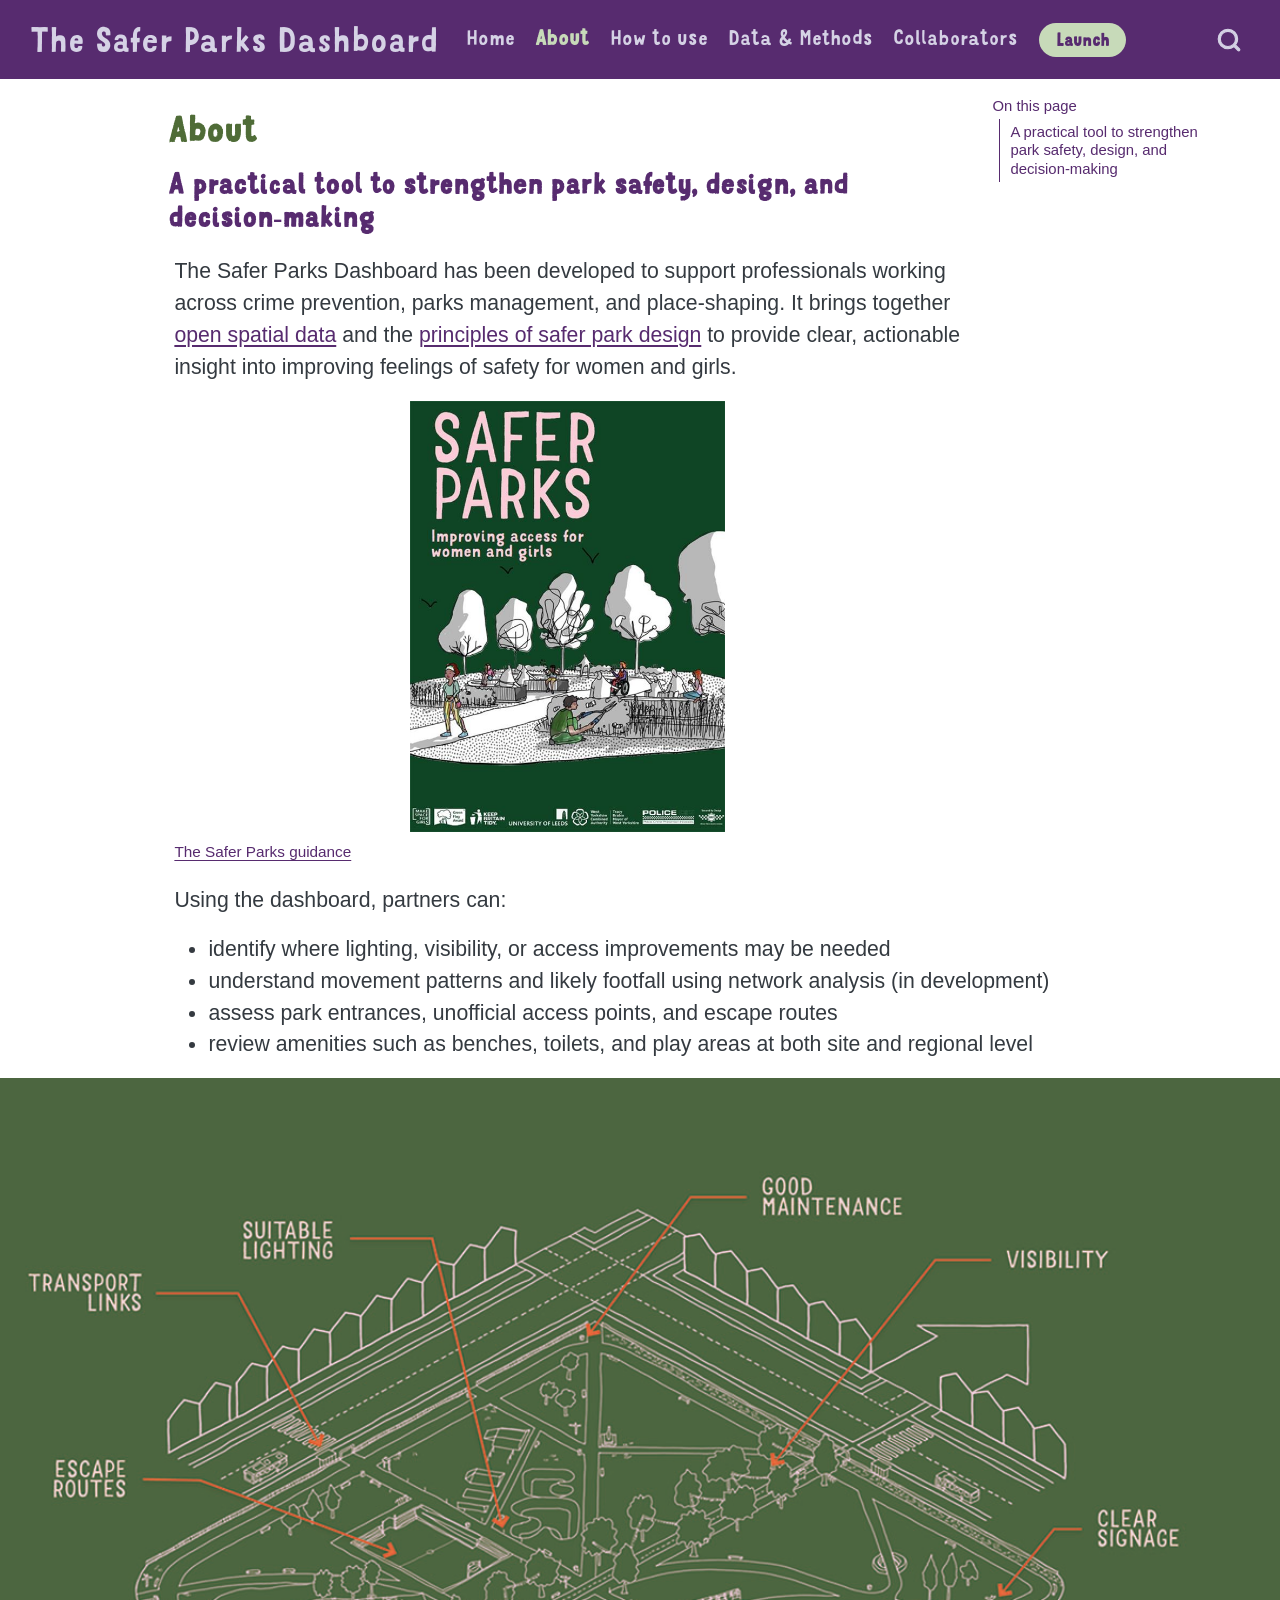
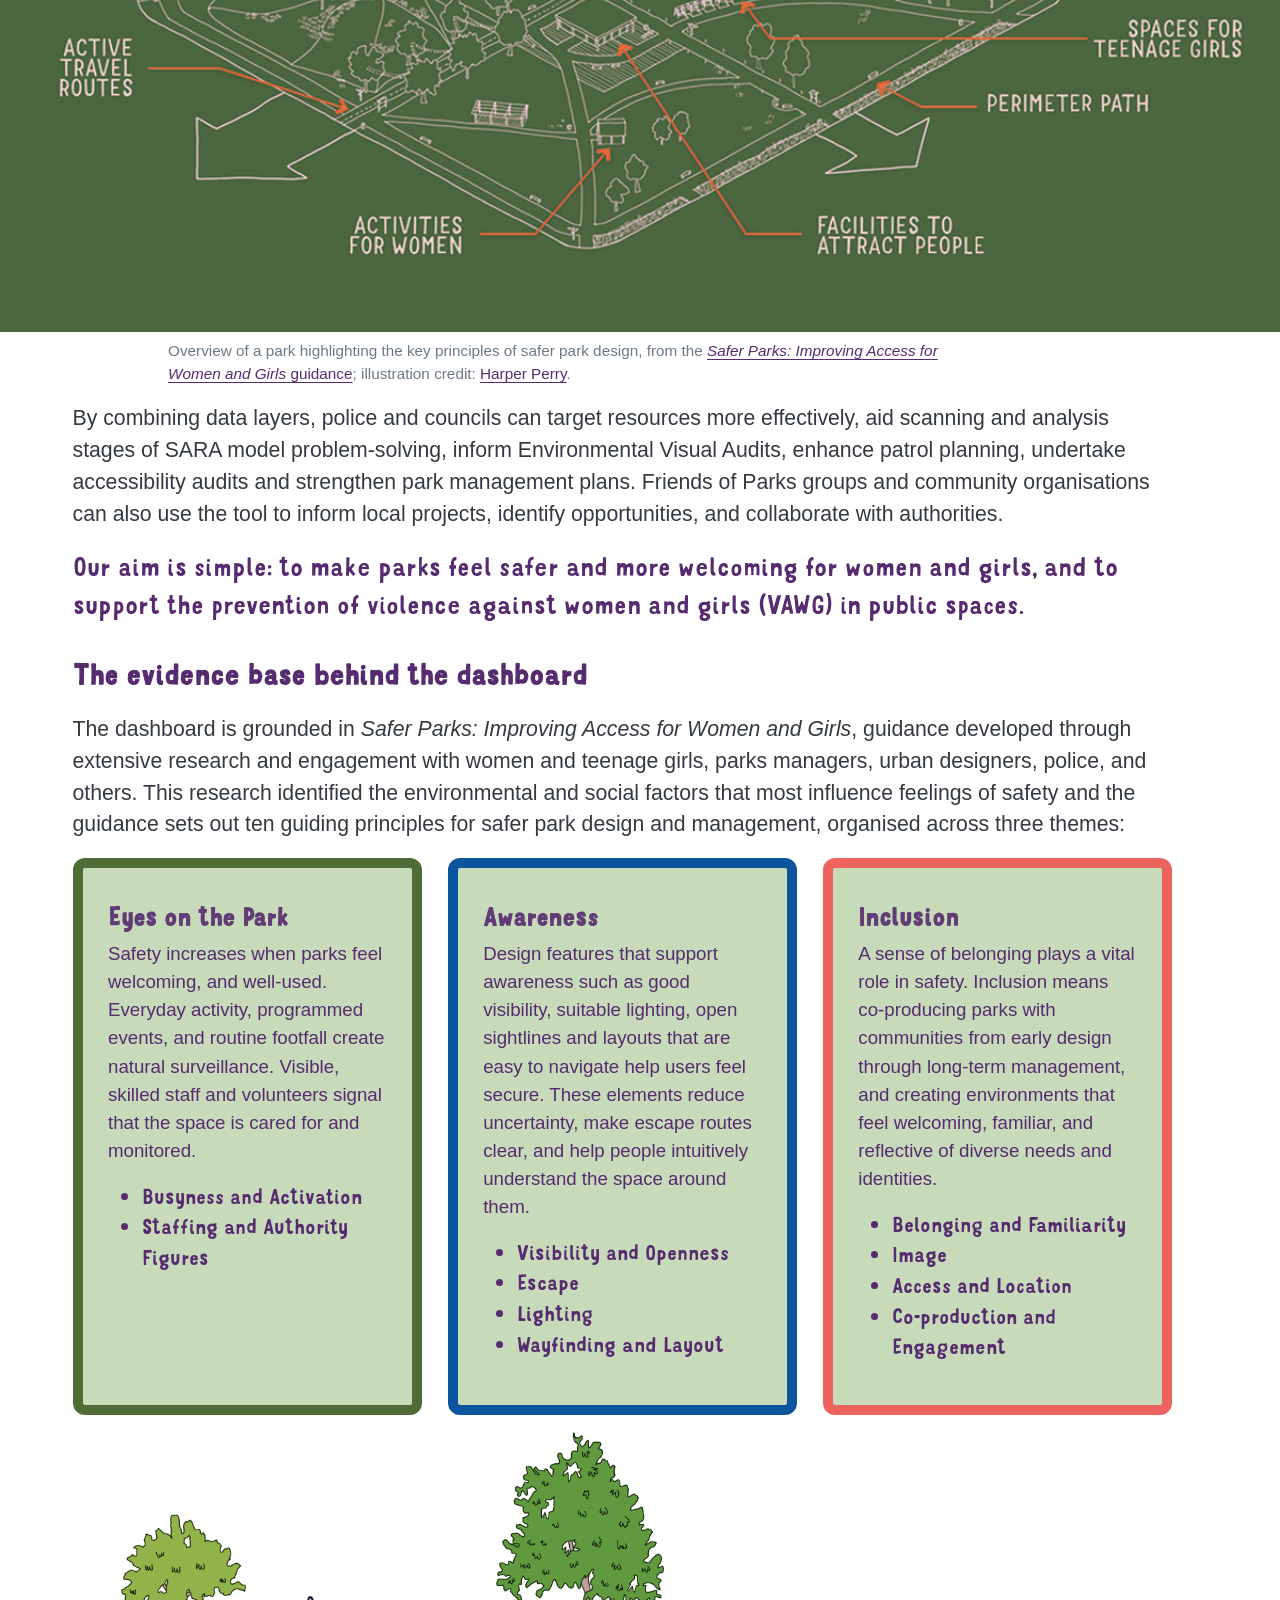
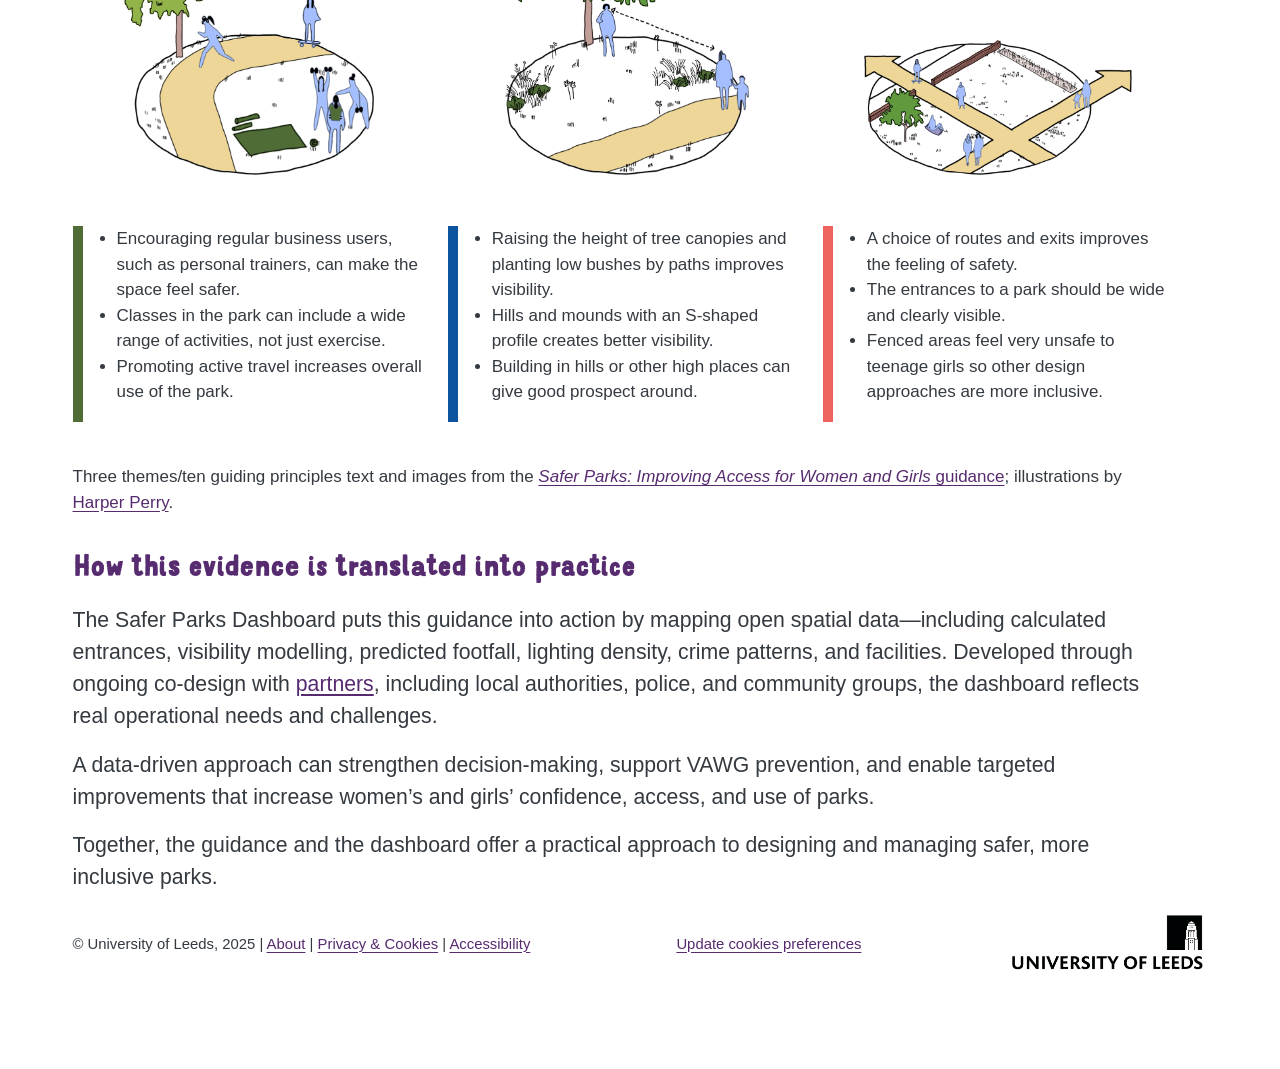
==== about.html @ 5b9e2e7e "Built site for gh-pages" ====
<!DOCTYPE html>
<html xmlns="http://www.w3.org/1999/xhtml" lang="en" xml:lang="en"><head>

<meta charset="utf-8">
<meta name="generator" content="quarto-1.10.18">

<meta name="viewport" content="width=device-width, initial-scale=1.0, user-scalable=yes">


<title>About – The Safer Parks Dashboard</title>
<style>
/* Default styles provided by pandoc.
** See https://pandoc.org/MANUAL.html#variables-for-html for config info.
*/
span.smallcaps{font-variant: small-caps;}
div.columns{display: flex; gap: 1.5em;}
div.column{flex: auto;}
@media screen {
div.columns{gap: min(4vw, 1.5em);}
div.column{overflow-x: auto;}
}
div.hanging-indent{margin-left: 1.5em; text-indent: -1.5em;}
ul.task-list{list-style: none;}
ul.task-list li input[type="checkbox"] {
  width: 0.8em;
  margin: 0 0.8em 0.2em -1em; /* quarto-specific, see https://github.com/quarto-dev/quarto-cli/issues/4556 */ 
  vertical-align: middle;
}
</style>


<script src="site_libs/quarto-nav/quarto-nav.js"></script>
<script src="site_libs/quarto-nav/headroom.min.js"></script>
<script src="site_libs/clipboard/clipboard.min.js"></script>
<script src="site_libs/quarto-search/autocomplete.umd.js"></script>
<script src="site_libs/quarto-search/fuse.min.js"></script>
<script src="site_libs/quarto-search/quarto-search.js"></script>
<meta name="quarto:offset" content="./">
<link href="./assets/icon-parks4.svg" rel="icon" type="image/svg+xml">
<script src="site_libs/quarto-html/quarto.js" type="module"></script>
<script src="site_libs/quarto-html/tabsets/tabsets.js" type="module"></script>
<script src="site_libs/quarto-html/popper.min.js"></script>
<script src="site_libs/quarto-html/tippy.umd.min.js"></script>
<script src="site_libs/quarto-html/anchor.min.js"></script>
<link href="site_libs/quarto-html/tippy.css" rel="stylesheet">
<link href="site_libs/quarto-html/quarto-syntax-highlighting-64a204ab8560d761af7679ceaba22944.css" rel="stylesheet" id="quarto-text-highlighting-styles">
<script src="site_libs/bootstrap/bootstrap.min.js"></script>
<link href="site_libs/bootstrap/bootstrap-icons.css" rel="stylesheet">
<link href="site_libs/bootstrap/bootstrap-b20ef946ea3afcc837ffa89574272048.min.css" rel="stylesheet" append-hash="true" id="quarto-bootstrap" data-mode="light">
<script id="quarto-search-options" type="application/json">{
  "location": "navbar",
  "copy-button": false,
  "collapse-after": 3,
  "panel-placement": "end",
  "type": "overlay",
  "limit": 50,
  "keyboard-shortcut": [
    "f",
    "/",
    "s"
  ],
  "show-item-context": false,
  "language": {
    "search-no-results-text": "No results",
    "search-matching-documents-text": "matching documents",
    "search-copy-link-title": "Copy link to search",
    "search-hide-matches-text": "Hide additional matches",
    "search-more-match-text": "more match in this document",
    "search-more-matches-text": "more matches in this document",
    "search-clear-button-title": "Clear",
    "search-text-placeholder": "",
    "search-detached-cancel-button-title": "Cancel",
    "search-submit-button-title": "Submit",
    "search-label": "Search"
  }
}</script>


</head>

<body class="nav-fixed quarto-light">

<div id="quarto-search-results"></div>
  <header id="quarto-header" class="headroom fixed-top">
    <nav class="navbar navbar-expand-lg " data-bs-theme="dark">
      <div class="navbar-container container-fluid">
      <div class="navbar-brand-container mx-auto">
    <a class="navbar-brand" href="./index.html">
    <span class="navbar-title">The Safer Parks Dashboard</span>
    </a>
  </div>
            <div id="quarto-search" class="" title="Search"></div>
          <button class="navbar-toggler" type="button" data-bs-toggle="collapse" data-bs-target="#navbarCollapse" aria-controls="navbarCollapse" role="menu" aria-expanded="false" aria-label="Toggle navigation" onclick="if (window.quartoToggleHeadroom) { window.quartoToggleHeadroom(); }">
  <span class="navbar-toggler-icon"></span>
</button>
          <div class="collapse navbar-collapse" id="navbarCollapse">
            <ul class="navbar-nav navbar-nav-scroll me-auto">
  <li class="nav-item">
    <a class="nav-link" href="./index.html"> 
<span class="menu-text">Home</span></a>
  </li>  
  <li class="nav-item">
    <a class="nav-link active" href="./about.html" aria-current="page"> 
<span class="menu-text">About</span></a>
  </li>  
  <li class="nav-item">
    <a class="nav-link" href="./guide.html"> 
<span class="menu-text">How to use</span></a>
  </li>  
  <li class="nav-item">
    <a class="nav-link" href="./data.html"> 
<span class="menu-text">Data &amp; Methods</span></a>
  </li>  
  <li class="nav-item">
    <a class="nav-link" href="./partners.html"> 
<span class="menu-text">Collaborators</span></a>
  </li>  
  <li class="nav-item">
    <a class="nav-link" href="./launch.html"> 
<span class="menu-text">Launch</span></a>
  </li>  
</ul>
          </div> <!-- /navcollapse -->
            <div class="quarto-navbar-tools">
</div>
      </div> <!-- /container-fluid -->
    </nav>
</header>
<!-- content -->
<div id="quarto-content" class="quarto-container page-columns page-rows-contents page-layout-article page-navbar">
<!-- sidebar -->
<!-- margin-sidebar -->
    <div id="quarto-margin-sidebar" class="sidebar margin-sidebar">
        <nav id="TOC" role="doc-toc" class="toc-active">
    <h2 id="toc-title">On this page</h2>
   
  <ul>
  <li><a href="#a-practical-tool-to-strengthen-park-safety-design-and-decisionmaking" id="toc-a-practical-tool-to-strengthen-park-safety-design-and-decisionmaking" class="nav-link active" data-scroll-target="#a-practical-tool-to-strengthen-park-safety-design-and-decisionmaking">A practical tool to strengthen park safety, design, and decision‑making</a></li>
  </ul>
</nav>
    </div>
<!-- main -->
<main class="content page-columns page-full" id="quarto-document-content">
<div id="main-content" tabindex="-1"></div>

<header id="title-block-header" class="quarto-title-block default">
<div class="quarto-title">
<h1 class="title">About</h1>
</div>



<div class="quarto-title-meta">

    
  
    
  </div>
  


</header>


<section id="a-practical-tool-to-strengthen-park-safety-design-and-decisionmaking" class="level2 page-columns page-full">
<h2 class="anchored" data-anchor-id="a-practical-tool-to-strengthen-park-safety-design-and-decisionmaking">A practical tool to strengthen park safety, design, and decision‑making</h2>
<div class="text-box3 page-columns page-full">
<p>The Safer Parks Dashboard has been developed to support professionals working across crime prevention, parks management, and place‑shaping. It brings together <a href="./data.html">open spatial data</a> and the <a href="https://eprints.whiterose.ac.uk/id/eprint/229530/1/250908_Safer%20Parks_PCPI_Single.pdf">principles of safer park design</a> to provide clear, actionable insight into improving feelings of safety for women and girls.</p>
<div class="quarto-figure quarto-figure-center">
<figure class="figure">
<p><img src="assets/guidance.png" class="img-fluid figure-img" style="width:40.0%"></p>
<figcaption><a href="https://eprints.whiterose.ac.uk/id/eprint/229530/1/250908_Safer%20Parks_PCPI_Single.pdf">The Safer Parks guidance</a></figcaption>
</figure>
</div>
<p>Using the dashboard, partners can:</p>
<div class="column-page-inset-right">
<ul>
<li>identify where lighting, visibility, or access improvements may be needed</li>
<li>understand movement patterns and likely footfall using network analysis (in development)</li>
<li>assess park entrances, unofficial access points, and escape routes</li>
<li>review amenities such as benches, toilets, and play areas at both site and regional level</li>
</ul>
</div>
</div>
<div class="page-columns page-full">
<div class="quarto-figure quarto-figure-center page-columns page-full">
<figure class="figure page-columns page-full">
<p class="page-columns page-full"><img src="assets/Safer-Parks-Strategy-Harper-Perry-05.jpg" class="img-fluid figure-img column-screen" style="width:100.0%" alt="Overview sketch of a park with trees, paths, benches, and a playground. The sketch is annotated with arrows and text highlighting entrances, escape routes, and areas of visibility."></p>
<figcaption>Overview of a park highlighting the key principles of safer park design, from the <a href="https://www.makespaceforgirls.co.uk/resources/safer-parks-for-women-and-girls-guidance"><em>Safer Parks: Improving Access for Women and Girls</em> guidance</a>; illustration credit: <a href="www.harperperry.co.uk">Harper Perry</a>.</figcaption>
</figure>
</div>
</div>
<div class="column-page-inset">
<div class="text-box3">
<p>By combining data layers, police and councils can target resources more effectively, aid scanning and analysis stages of SARA model problem-solving, inform Environmental Visual Audits, enhance patrol planning, undertake accessibility audits and strengthen park management plans. Friends of Parks groups and community organisations can also use the tool to inform local projects, identify opportunities, and collaborate with authorities.</p>
</div>
<p><span class="emphasis">Our aim is simple: to make parks feel safer and more welcoming for women and girls, and to support the prevention of violence against women and girls (VAWG) in public spaces.</span></p>
<section id="the-evidence-base-behind-the-dashboard" class="level2">
<h2 class="anchored" data-anchor-id="the-evidence-base-behind-the-dashboard">The evidence base behind the dashboard</h2>
<div class="text-box3">
<p>The dashboard is grounded in <em>Safer Parks: Improving Access for Women and Girls</em>, guidance developed through extensive research and engagement with women and teenage girls, parks managers, urban designers, police, and others. This research identified the environmental and social factors that most influence feelings of safety and the guidance sets out ten guiding principles for safer park design and management, organised across three themes:</p>
</div>
<div class="grid">
<div class="g-col-12 g-col-md-4">
<section id="eyes-on-the-park" class="level3 text-box-eyes">
<h3 class="anchored" data-anchor-id="eyes-on-the-park">Eyes on the Park</h3>
<p>Safety increases when parks feel welcoming, and well‑used. Everyday activity, programmed events, and routine footfall create natural surveillance. Visible, skilled staff and volunteers signal that the space is cared for and monitored.</p>
<div class="larger-bullets2">
<ul>
<li>Busyness and Activation</li>
<li>Staffing and Authority Figures</li>
</ul>
</div>
</section>
</div>
<div class="g-col-12 g-col-md-4">
<section id="awareness" class="level3 text-box-aware">
<h3 class="anchored" data-anchor-id="awareness">Awareness</h3>
<p>Design features that support awareness such as good visibility, suitable lighting, open sightlines and layouts that are easy to navigate help users feel secure. These elements reduce uncertainty, make escape routes clear, and help people intuitively understand the space around them.</p>
<div class="larger-bullets2">
<ul>
<li>Visibility and Openness</li>
<li>Escape</li>
<li>Lighting</li>
<li>Wayfinding and Layout</li>
</ul>
</div>
</section>
</div>
<div class="g-col-12 g-col-md-4">
<section id="inclusion" class="level3 text-box-incl">
<h3 class="anchored" data-anchor-id="inclusion">Inclusion</h3>
<p>A sense of belonging plays a vital role in safety. Inclusion means co‑producing parks with communities from early design through long‑term management, and creating environments that feel welcoming, familiar, and reflective of diverse needs and identities.</p>
<div class="larger-bullets2">
<ul>
<li>Belonging and Familiarity</li>
<li>Image</li>
<li>Access and Location</li>
<li>Co-production and Engagement</li>
</ul>
</div>
</section>
</div>
</div>
<div class="grid">
<div class="g-col-12 g-col-md-4 img-box">
<div class="quarto-figure quarto-figure-center">
<figure class="figure">
<p><img src="assets/eyes-on-the-park/Safer Parks_Personal Trainer.png" class="img-fluid quarto-figure quarto-figure-center figure-img" style="width:80.0%" alt="A sketch of a park with exercise classes with personal trainers taking place."></p>
</figure>
</div>
</div>
<div class="g-col-12 g-col-md-4 img-box">
<div class="quarto-figure quarto-figure-center">
<figure class="figure">
<p><img src="assets/eyes-on-the-park/Safer Parks_Shrubbery and trees.png" class="img-fluid quarto-figure quarto-figure-center figure-img" style="width:80.0%" alt="A sketch of a park showing sightlines and visibility through shrubbery and trees."></p>
</figure>
</div>
</div>
<div class="g-col-12 g-col-md-4 img-box">
<div class="quarto-figure quarto-figure-center">
<figure class="figure">
<p><img src="assets/eyes-on-the-park/Safer Parks_Multiple exits.png" class="img-fluid quarto-figure quarto-figure-center figure-img" style="width:85.0%" alt="A sketch of a park with multiple exists highlighted."></p>
</figure>
</div>
</div>
</div>
<div class="grid">
<div class="g-col-12 g-col-md-4 text-box-eyes2">
<ul>
<li>Encouraging regular business users, such as personal trainers, can make the space feel safer.</li>
<li>Classes in the park can include a wide range of activities, not just exercise.</li>
<li>Promoting active travel increases overall use of the park.</li>
</ul>
</div>
<div class="g-col-12 g-col-md-4 text-box-aware2">
<ul>
<li>Raising the height of tree canopies and planting low bushes by paths improves visibility.</li>
<li>Hills and mounds with an S-shaped profile creates better visibility.</li>
<li>Building in hills or other high places can give good prospect around.</li>
</ul>
</div>
<div class="g-col-12 g-col-md-4 text-box-incl2">
<ul>
<li>A choice of routes and exits improves the feeling of safety.</li>
<li>The entrances to a park should be wide and clearly visible.</li>
<li>Fenced areas feel very unsafe to teenage girls so other design approaches are more inclusive.</li>
</ul>
</div>
</div>
<p><br></p>
<p>Three themes/ten guiding principles text and images from the <a href="https://www.makespaceforgirls.co.uk/resources/safer-parks-for-women-and-girls-guidance"><em>Safer Parks: Improving Access for Women and Girls</em> guidance</a>; illustrations by <a href="www.harperperry.co.uk">Harper Perry</a>.</p>
</section>
<section id="how-this-evidence-is-translated-into-practice" class="level2">
<h2 class="anchored" data-anchor-id="how-this-evidence-is-translated-into-practice">How this evidence is translated into practice</h2>
<div class="text-box3">
<p>The Safer Parks Dashboard puts this guidance into action by mapping open spatial data—including calculated entrances, visibility modelling, predicted footfall, lighting density, crime patterns, and facilities. Developed through ongoing co‑design with <a href="./partners.html">partners</a>, including local authorities, police, and community groups, the dashboard reflects real operational needs and challenges.</p>
<p>A data‑driven approach can strengthen decision‑making, support VAWG prevention, and enable targeted improvements that increase women’s and girls’ confidence, access, and use of parks.</p>
<p>Together, the guidance and the dashboard offer a practical approach to designing and managing safer, more inclusive parks.</p>
</div>
</section>
</div>


</section>

<div class="footer-wrapper column-page">
<p>
<small>© University of Leeds, 2025 | <a href="about.html">About</a> | <a href="privacy.html">Privacy &amp; Cookies</a> | <a href="https://www.leeds.ac.uk/about/doc/accessibility-statement" target="_blank" rel="noopener">Accessibility</a></small>
</p>
<p>
<small><a href="#" id="open_preferences_center">Update cookies preferences</a></small>
</p>
<p>
<small><img src="assets/partners/leeds_uni.png" alt="University of Leeds logo" width="200px"></small>
</p>
</div></main> <!-- /main -->
<script id="quarto-html-after-body" type="application/javascript">
  window.document.addEventListener("DOMContentLoaded", function (event) {
    const icon = "";
    const anchorJS = new window.AnchorJS();
    anchorJS.options = {
      placement: 'right',
      icon: icon
    };
    anchorJS.add('.anchored');
    const isCodeAnnotation = (el) => {
      for (const clz of el.classList) {
        if (clz.startsWith('code-annotation-')) {                     
          return true;
        }
      }
      return false;
    }
    const onCopySuccess = function(e) {
      // button target
      const button = e.trigger;
      // don't keep focus
      button.blur();
      // flash "checked"
      button.classList.add('code-copy-button-checked');
      var currentTitle = button.getAttribute("title");
      button.setAttribute("title", "Copied!");
      let tooltip;
      if (window.bootstrap) {
        button.setAttribute("data-bs-toggle", "tooltip");
        button.setAttribute("data-bs-placement", "left");
        button.setAttribute("data-bs-title", "Copied!");
        tooltip = new bootstrap.Tooltip(button, 
          { trigger: "manual", 
            customClass: "code-copy-button-tooltip",
            offset: [0, -8]});
        tooltip.show();    
      }
      setTimeout(function() {
        if (tooltip) {
          tooltip.hide();
          button.removeAttribute("data-bs-title");
          button.removeAttribute("data-bs-toggle");
          button.removeAttribute("data-bs-placement");
        }
        button.setAttribute("title", currentTitle);
        button.classList.remove('code-copy-button-checked');
      }, 1000);
      // clear code selection
      e.clearSelection();
    }
    const getTextToCopy = function(trigger) {
      const outerScaffold = trigger.parentElement.cloneNode(true);
      const codeEl = outerScaffold.querySelector('code');
      for (const childEl of codeEl.children) {
        if (isCodeAnnotation(childEl)) {
          childEl.remove();
        }
      }
      return codeEl.innerText;
    }
    const clipboard = new window.ClipboardJS('.code-copy-button:not([data-in-quarto-modal])', {
      text: getTextToCopy
    });
    clipboard.on('success', onCopySuccess);
    if (window.document.getElementById('quarto-embedded-source-code-modal')) {
      const clipboardModal = new window.ClipboardJS('.code-copy-button[data-in-quarto-modal]', {
        text: getTextToCopy,
        container: window.document.getElementById('quarto-embedded-source-code-modal')
      });
      clipboardModal.on('success', onCopySuccess);
    }
      var localhostRegex = new RegExp(/^(?:http|https):\/\/localhost\:?[0-9]*\//);
      var mailtoRegex = new RegExp(/^mailto:/);
        var filterRegex = new RegExp('/' + window.location.host + '/');
      var isInternal = (href) => {
          return filterRegex.test(href) || localhostRegex.test(href) || mailtoRegex.test(href);
      }
      // Inspect non-navigation links and adorn them if external
     var links = window.document.querySelectorAll('a[href]:not(.nav-link):not(.navbar-brand):not(.toc-action):not(.sidebar-link):not(.sidebar-item-toggle):not(.pagination-link):not(.no-external):not([aria-hidden]):not(.dropdown-item):not(.quarto-navigation-tool):not(.about-link)');
      for (var i=0; i<links.length; i++) {
        const link = links[i];
        if (!isInternal(link.href)) {
          // undo the damage that might have been done by quarto-nav.js in the case of
          // links that we want to consider external
          if (link.dataset.originalHref !== undefined) {
            link.href = link.dataset.originalHref;
          }
        }
      }
    function tippyHover(el, contentFn, onTriggerFn, onUntriggerFn) {
      const config = {
        allowHTML: true,
        maxWidth: 500,
        delay: 100,
        arrow: false,
        appendTo: function(el) {
            return el.parentElement;
        },
        interactive: true,
        interactiveBorder: 10,
        theme: 'quarto',
        placement: 'bottom-start',
      };
      if (contentFn) {
        config.content = contentFn;
      }
      if (onTriggerFn) {
        config.onTrigger = onTriggerFn;
      }
      if (onUntriggerFn) {
        config.onUntrigger = onUntriggerFn;
      }
      window.tippy(el, config); 
    }
    const noterefs = window.document.querySelectorAll('a[role="doc-noteref"]');
    for (var i=0; i<noterefs.length; i++) {
      const ref = noterefs[i];
      tippyHover(ref, function() {
        // use id or data attribute instead here
        let href = ref.getAttribute('data-footnote-href') || ref.getAttribute('href');
        try { href = new URL(href).hash; } catch {}
        const id = href.replace(/^#\/?/, "");
        const note = window.document.getElementById(id);
        if (note) {
          return note.innerHTML;
        } else {
          return "";
        }
      });
    }
    const xrefs = window.document.querySelectorAll('a.quarto-xref');
    const processXRef = (id, note) => {
      // Strip column container classes
      const stripColumnClz = (el) => {
        el.classList.remove("page-full", "page-columns");
        if (el.children) {
          for (const child of el.children) {
            stripColumnClz(child);
          }
        }
      }
      stripColumnClz(note)
      if (id === null || id.startsWith('sec-')) {
        // Special case sections, only their first couple elements
        const container = document.createElement("div");
        if (note.children && note.children.length > 2) {
          container.appendChild(note.children[0].cloneNode(true));
          for (let i = 1; i < note.children.length; i++) {
            const child = note.children[i];
            if (child.tagName === "P" && child.innerText === "") {
              continue;
            } else {
              container.appendChild(child.cloneNode(true));
              break;
            }
          }
          if (window.Quarto?.typesetMath) {
            window.Quarto.typesetMath(container);
          }
          return container.innerHTML
        } else {
          if (window.Quarto?.typesetMath) {
            window.Quarto.typesetMath(note);
          }
          return note.innerHTML;
        }
      } else {
        // Remove any anchor links if they are present
        const anchorLink = note.querySelector('a.anchorjs-link');
        if (anchorLink) {
          anchorLink.remove();
        }
        if (window.Quarto?.typesetMath) {
          window.Quarto.typesetMath(note);
        }
        if (note.classList.contains("callout")) {
          return note.outerHTML;
        } else {
          return note.innerHTML;
        }
      }
    }
    for (var i=0; i<xrefs.length; i++) {
      const xref = xrefs[i];
      tippyHover(xref, undefined, function(instance) {
        instance.disable();
        let url = xref.getAttribute('href');
        let hash = undefined; 
        if (url.startsWith('#')) {
          hash = url;
        } else {
          try { hash = new URL(url).hash; } catch {}
        }
        if (hash) {
          const id = hash.replace(/^#\/?/, "");
          const note = window.document.getElementById(id);
          if (note !== null) {
            try {
              const html = processXRef(id, note.cloneNode(true));
              instance.setContent(html);
            } finally {
              instance.enable();
              instance.show();
            }
          } else {
            // See if we can fetch this
            fetch(url.split('#')[0])
            .then(res => res.text())
            .then(html => {
              const parser = new DOMParser();
              const htmlDoc = parser.parseFromString(html, "text/html");
              const note = htmlDoc.getElementById(id);
              if (note !== null) {
                const html = processXRef(id, note);
                instance.setContent(html);
              } 
            }).finally(() => {
              instance.enable();
              instance.show();
            });
          }
        } else {
          // See if we can fetch a full url (with no hash to target)
          // This is a special case and we should probably do some content thinning / targeting
          fetch(url)
          .then(res => res.text())
          .then(html => {
            const parser = new DOMParser();
            const htmlDoc = parser.parseFromString(html, "text/html");
            const note = htmlDoc.querySelector('main.content');
            if (note !== null) {
              // This should only happen for chapter cross references
              // (since there is no id in the URL)
              // remove the first header
              if (note.children.length > 0 && note.children[0].tagName === "HEADER") {
                note.children[0].remove();
              }
              const html = processXRef(null, note);
              instance.setContent(html);
            } 
          }).finally(() => {
            instance.enable();
            instance.show();
          });
        }
      }, function(instance) {
      });
    }
        let selectedAnnoteEl;
        const selectorForAnnotation = ( cell, annotation) => {
          let cellAttr = 'data-code-cell="' + cell + '"';
          let lineAttr = 'data-code-annotation="' +  annotation + '"';
          const selector = 'span[' + cellAttr + '][' + lineAttr + ']';
          return selector;
        }
        const selectCodeLines = (annoteEl) => {
          const doc = window.document;
          const targetCell = annoteEl.getAttribute("data-target-cell");
          const targetAnnotation = annoteEl.getAttribute("data-target-annotation");
          const annoteSpan = window.document.querySelector(selectorForAnnotation(targetCell, targetAnnotation));
          const lines = annoteSpan.getAttribute("data-code-lines").split(",");
          const lineIds = lines.map((line) => {
            return targetCell + "-" + line;
          })
          let top = null;
          let height = null;
          let parent = null;
          if (lineIds.length > 0) {
              //compute the position of the single el (top and bottom and make a div)
              const el = window.document.getElementById(lineIds[0]);
              top = el.offsetTop;
              height = el.offsetHeight;
              parent = el.parentElement.parentElement;
            if (lineIds.length > 1) {
              const lastEl = window.document.getElementById(lineIds[lineIds.length - 1]);
              const bottom = lastEl.offsetTop + lastEl.offsetHeight;
              height = bottom - top;
            }
            if (top !== null && height !== null && parent !== null) {
              // cook up a div (if necessary) and position it 
              let div = window.document.getElementById("code-annotation-line-highlight");
              if (div === null) {
                div = window.document.createElement("div");
                div.setAttribute("id", "code-annotation-line-highlight");
                div.style.position = 'absolute';
                parent.appendChild(div);
              }
              div.style.top = top - 2 + "px";
              div.style.height = height + 4 + "px";
              div.style.left = 0;
              let gutterDiv = window.document.getElementById("code-annotation-line-highlight-gutter");
              if (gutterDiv === null) {
                gutterDiv = window.document.createElement("div");
                gutterDiv.setAttribute("id", "code-annotation-line-highlight-gutter");
                gutterDiv.style.position = 'absolute';
                const codeCell = window.document.getElementById(targetCell);
                const gutter = codeCell.querySelector('.code-annotation-gutter');
                gutter.appendChild(gutterDiv);
              }
              gutterDiv.style.top = top - 2 + "px";
              gutterDiv.style.height = height + 4 + "px";
            }
            selectedAnnoteEl = annoteEl;
          }
        };
        const unselectCodeLines = () => {
          const elementsIds = ["code-annotation-line-highlight", "code-annotation-line-highlight-gutter"];
          elementsIds.forEach((elId) => {
            const div = window.document.getElementById(elId);
            if (div) {
              div.remove();
            }
          });
          selectedAnnoteEl = undefined;
        };
          // Handle positioning of the toggle
      window.addEventListener(
        "resize",
        throttle(() => {
          elRect = undefined;
          if (selectedAnnoteEl) {
            selectCodeLines(selectedAnnoteEl);
          }
        }, 10)
      );
      function throttle(fn, ms) {
      let throttle = false;
      let timer;
        return (...args) => {
          if(!throttle) { // first call gets through
              fn.apply(this, args);
              throttle = true;
          } else { // all the others get throttled
              if(timer) clearTimeout(timer); // cancel #2
              timer = setTimeout(() => {
                fn.apply(this, args);
                timer = throttle = false;
              }, ms);
          }
        };
      }
        // Attach click handler to the DT
        const annoteDls = window.document.querySelectorAll('dt[data-target-cell]');
        for (const annoteDlNode of annoteDls) {
          annoteDlNode.addEventListener('click', (event) => {
            const clickedEl = event.target;
            if (clickedEl !== selectedAnnoteEl) {
              unselectCodeLines();
              const activeEl = window.document.querySelector('dt[data-target-cell].code-annotation-active');
              if (activeEl) {
                activeEl.classList.remove('code-annotation-active');
              }
              selectCodeLines(clickedEl);
              clickedEl.classList.add('code-annotation-active');
            } else {
              // Unselect the line
              unselectCodeLines();
              clickedEl.classList.remove('code-annotation-active');
            }
          });
        }
    const findCites = (el) => {
      const parentEl = el.parentElement;
      if (parentEl) {
        const cites = parentEl.dataset.cites;
        if (cites) {
          return {
            el,
            cites: cites.split(' ')
          };
        } else {
          return findCites(el.parentElement)
        }
      } else {
        return undefined;
      }
    };
    var bibliorefs = window.document.querySelectorAll('a[role="doc-biblioref"]');
    for (var i=0; i<bibliorefs.length; i++) {
      const ref = bibliorefs[i];
      const citeInfo = findCites(ref);
      if (citeInfo) {
        tippyHover(citeInfo.el, function() {
          var popup = window.document.createElement('div');
          citeInfo.cites.forEach(function(cite) {
            var citeDiv = window.document.createElement('div');
            citeDiv.classList.add('hanging-indent');
            citeDiv.classList.add('csl-entry');
            var biblioDiv = window.document.getElementById('ref-' + cite);
            if (biblioDiv) {
              citeDiv.innerHTML = biblioDiv.innerHTML;
            }
            popup.appendChild(citeDiv);
          });
          return popup.innerHTML;
        });
      }
    }
  });
  </script>
</div> <!-- /content -->




</body></html>
---- site_libs/quarto-html/tippy.css ----
.tippy-box[data-animation=fade][data-state=hidden]{opacity:0}[data-tippy-root]{max-width:calc(100vw - 10px)}.tippy-box{position:relative;background-color:#333;color:#fff;border-radius:4px;font-size:14px;line-height:1.4;white-space:normal;outline:0;transition-property:transform,visibility,opacity}.tippy-box[data-placement^=top]>.tippy-arrow{bottom:0}.tippy-box[data-placement^=top]>.tippy-arrow:before{bottom:-7px;left:0;border-width:8px 8px 0;border-top-color:initial;transform-origin:center top}.tippy-box[data-placement^=bottom]>.tippy-arrow{top:0}.tippy-box[data-placement^=bottom]>.tippy-arrow:before{top:-7px;left:0;border-width:0 8px 8px;border-bottom-color:initial;transform-origin:center bottom}.tippy-box[data-placement^=left]>.tippy-arrow{right:0}.tippy-box[data-placement^=left]>.tippy-arrow:before{border-width:8px 0 8px 8px;border-left-color:initial;right:-7px;transform-origin:center left}.tippy-box[data-placement^=right]>.tippy-arrow{left:0}.tippy-box[data-placement^=right]>.tippy-arrow:before{left:-7px;border-width:8px 8px 8px 0;border-right-color:initial;transform-origin:center right}.tippy-box[data-inertia][data-state=visible]{transition-timing-function:cubic-bezier(.54,1.5,.38,1.11)}.tippy-arrow{width:16px;height:16px;color:#333}.tippy-arrow:before{content:"";position:absolute;border-color:transparent;border-style:solid}.tippy-content{position:relative;padding:5px 9px;z-index:1}
---- site_libs/quarto-html/quarto-syntax-highlighting-64a204ab8560d761af7679ceaba22944.css ----
/* quarto syntax highlight colors */
:root {
  --quarto-hl-ot-color: #003B4F;
  --quarto-hl-at-color: #657422;
  --quarto-hl-ss-color: #20794D;
  --quarto-hl-an-color: #5E5E5E;
  --quarto-hl-fu-color: #4758AB;
  --quarto-hl-st-color: #20794D;
  --quarto-hl-cf-color: #003B4F;
  --quarto-hl-op-color: #5E5E5E;
  --quarto-hl-er-color: #AD0000;
  --quarto-hl-bn-color: #AD0000;
  --quarto-hl-al-color: #AD0000;
  --quarto-hl-va-color: #111111;
  --quarto-hl-bu-color: inherit;
  --quarto-hl-ex-color: inherit;
  --quarto-hl-pp-color: #AD0000;
  --quarto-hl-in-color: #5E5E5E;
  --quarto-hl-vs-color: #20794D;
  --quarto-hl-wa-color: #5E5E5E;
  --quarto-hl-do-color: #5E5E5E;
  --quarto-hl-im-color: #00769E;
  --quarto-hl-ch-color: #20794D;
  --quarto-hl-dt-color: #AD0000;
  --quarto-hl-fl-color: #AD0000;
  --quarto-hl-co-color: #5E5E5E;
  --quarto-hl-cv-color: #5E5E5E;
  --quarto-hl-cn-color: #8f5902;
  --quarto-hl-sc-color: #5E5E5E;
  --quarto-hl-dv-color: #AD0000;
  --quarto-hl-kw-color: #003B4F;
}

/* other quarto variables */
:root {
  --quarto-font-monospace: SFMono-Regular, Menlo, Monaco, Consolas, "Liberation Mono", "Courier New", monospace;
}

/* syntax highlight based on Pandoc's rules */
pre > code.sourceCode > span {
  color: #003B4F;
}

code.sourceCode > span {
  color: #003B4F;
}

div.sourceCode,
div.sourceCode pre.sourceCode {
  color: #003B4F;
}

/* Normal */
code span {
  color: #003B4F;
}

/* Alert */
code span.al {
  color: #AD0000;
  font-style: inherit;
}

/* Annotation */
code span.an {
  color: #5E5E5E;
  font-style: inherit;
}

/* Attribute */
code span.at {
  color: #657422;
  font-style: inherit;
}

/* BaseN */
code span.bn {
  color: #AD0000;
  font-style: inherit;
}

/* BuiltIn */
code span.bu {
  font-style: inherit;
}

/* ControlFlow */
code span.cf {
  color: #003B4F;
  font-weight: bold;
  font-style: inherit;
}

/* Char */
code span.ch {
  color: #20794D;
  font-style: inherit;
}

/* Constant */
code span.cn {
  color: #8f5902;
  font-style: inherit;
}

/* Comment */
code span.co {
  color: #5E5E5E;
  font-style: inherit;
}

/* CommentVar */
code span.cv {
  color: #5E5E5E;
  font-style: italic;
}

/* Documentation */
code span.do {
  color: #5E5E5E;
  font-style: italic;
}

/* DataType */
code span.dt {
  color: #AD0000;
  font-style: inherit;
}

/* DecVal */
code span.dv {
  color: #AD0000;
  font-style: inherit;
}

/* Error */
code span.er {
  color: #AD0000;
  font-style: inherit;
}

/* Extension */
code span.ex {
  font-style: inherit;
}

/* Float */
code span.fl {
  color: #AD0000;
  font-style: inherit;
}

/* Function */
code span.fu {
  color: #4758AB;
  font-style: inherit;
}

/* Import */
code span.im {
  color: #00769E;
  font-style: inherit;
}

/* Information */
code span.in {
  color: #5E5E5E;
  font-style: inherit;
}

/* Keyword */
code span.kw {
  color: #003B4F;
  font-weight: bold;
  font-style: inherit;
}

/* Operator */
code span.op {
  color: #5E5E5E;
  font-style: inherit;
}

/* Other */
code span.ot {
  color: #003B4F;
  font-style: inherit;
}

/* Preprocessor */
code span.pp {
  color: #AD0000;
  font-style: inherit;
}

/* SpecialChar */
code span.sc {
  color: #5E5E5E;
  font-style: inherit;
}

/* SpecialString */
code span.ss {
  color: #20794D;
  font-style: inherit;
}

/* String */
code span.st {
  color: #20794D;
  font-style: inherit;
}

/* Variable */
code span.va {
  color: #111111;
  font-style: inherit;
}

/* VerbatimString */
code span.vs {
  color: #20794D;
  font-style: inherit;
}

/* Warning */
code span.wa {
  color: #5E5E5E;
  font-style: italic;
}

.prevent-inlining {
  content: "</";
}

/*# sourceMappingURL=9d8d5bb603a83b8298b89080a598c93b.css.map */
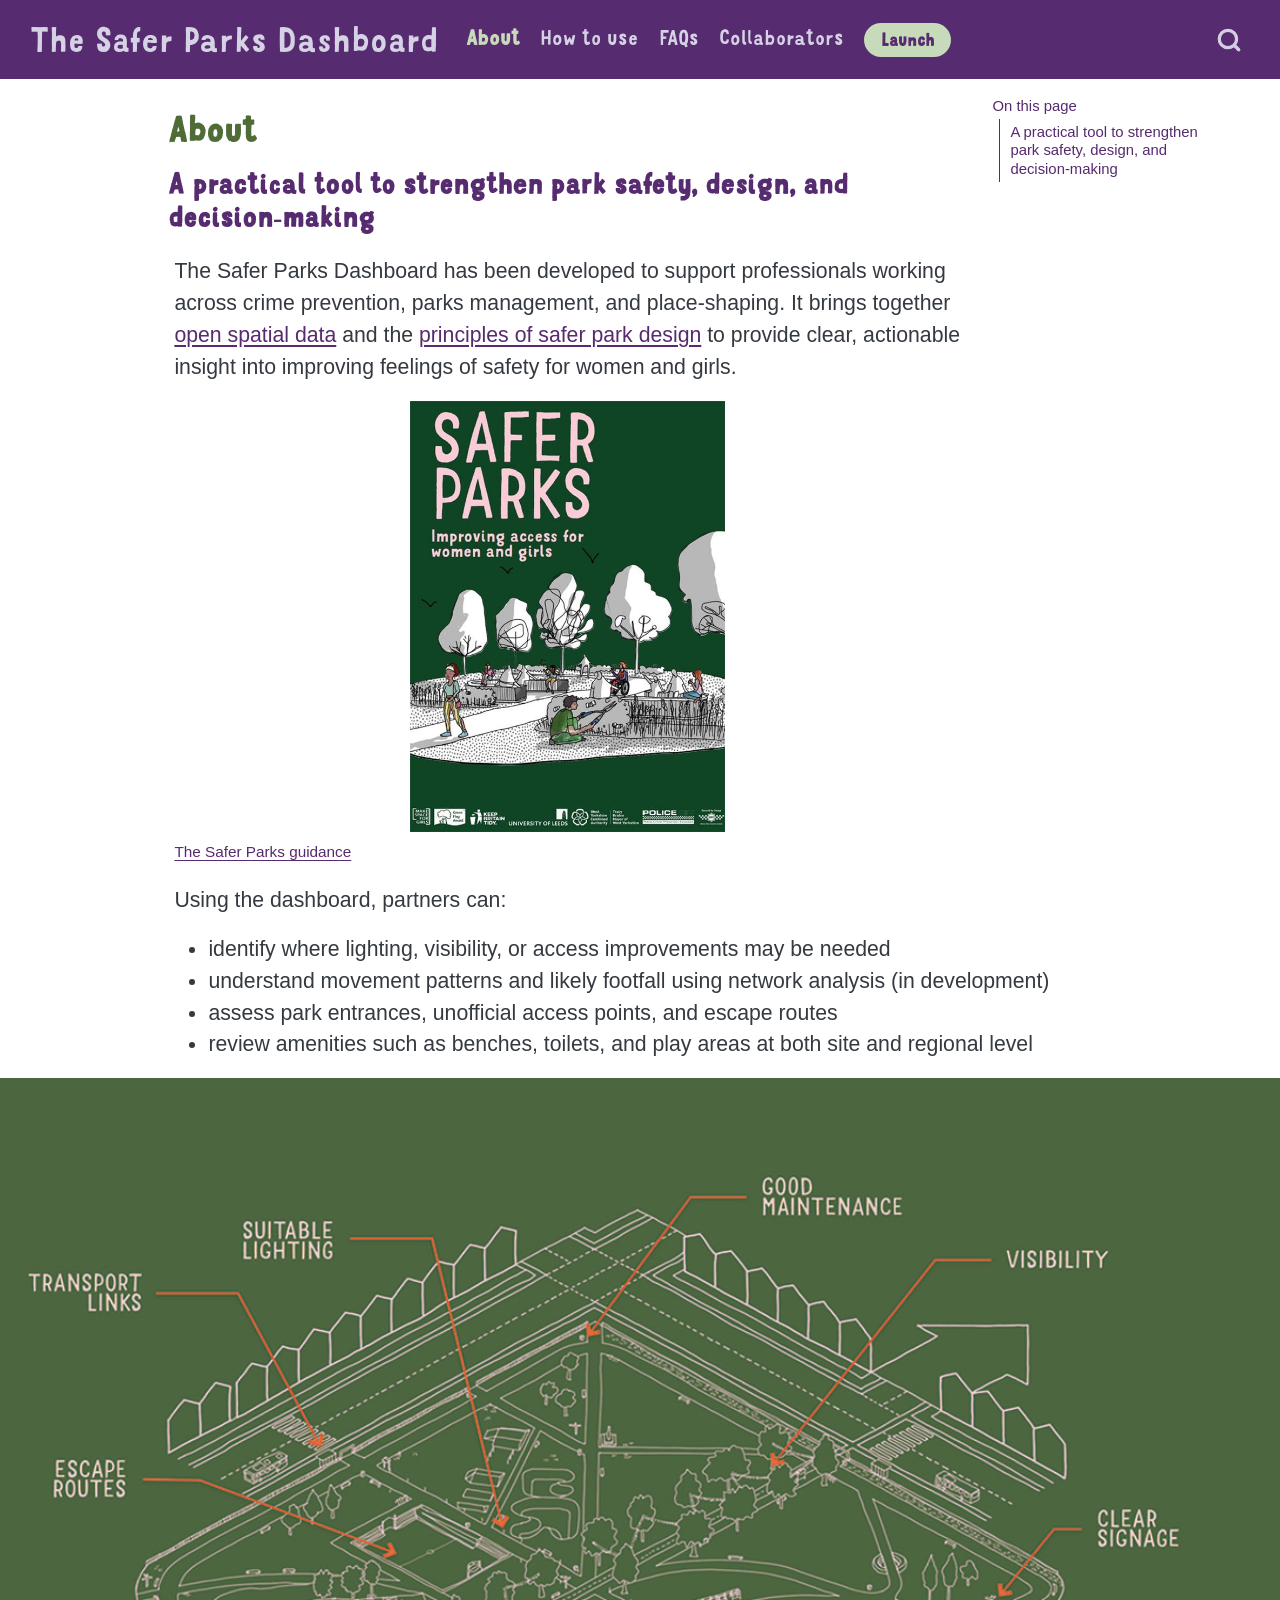
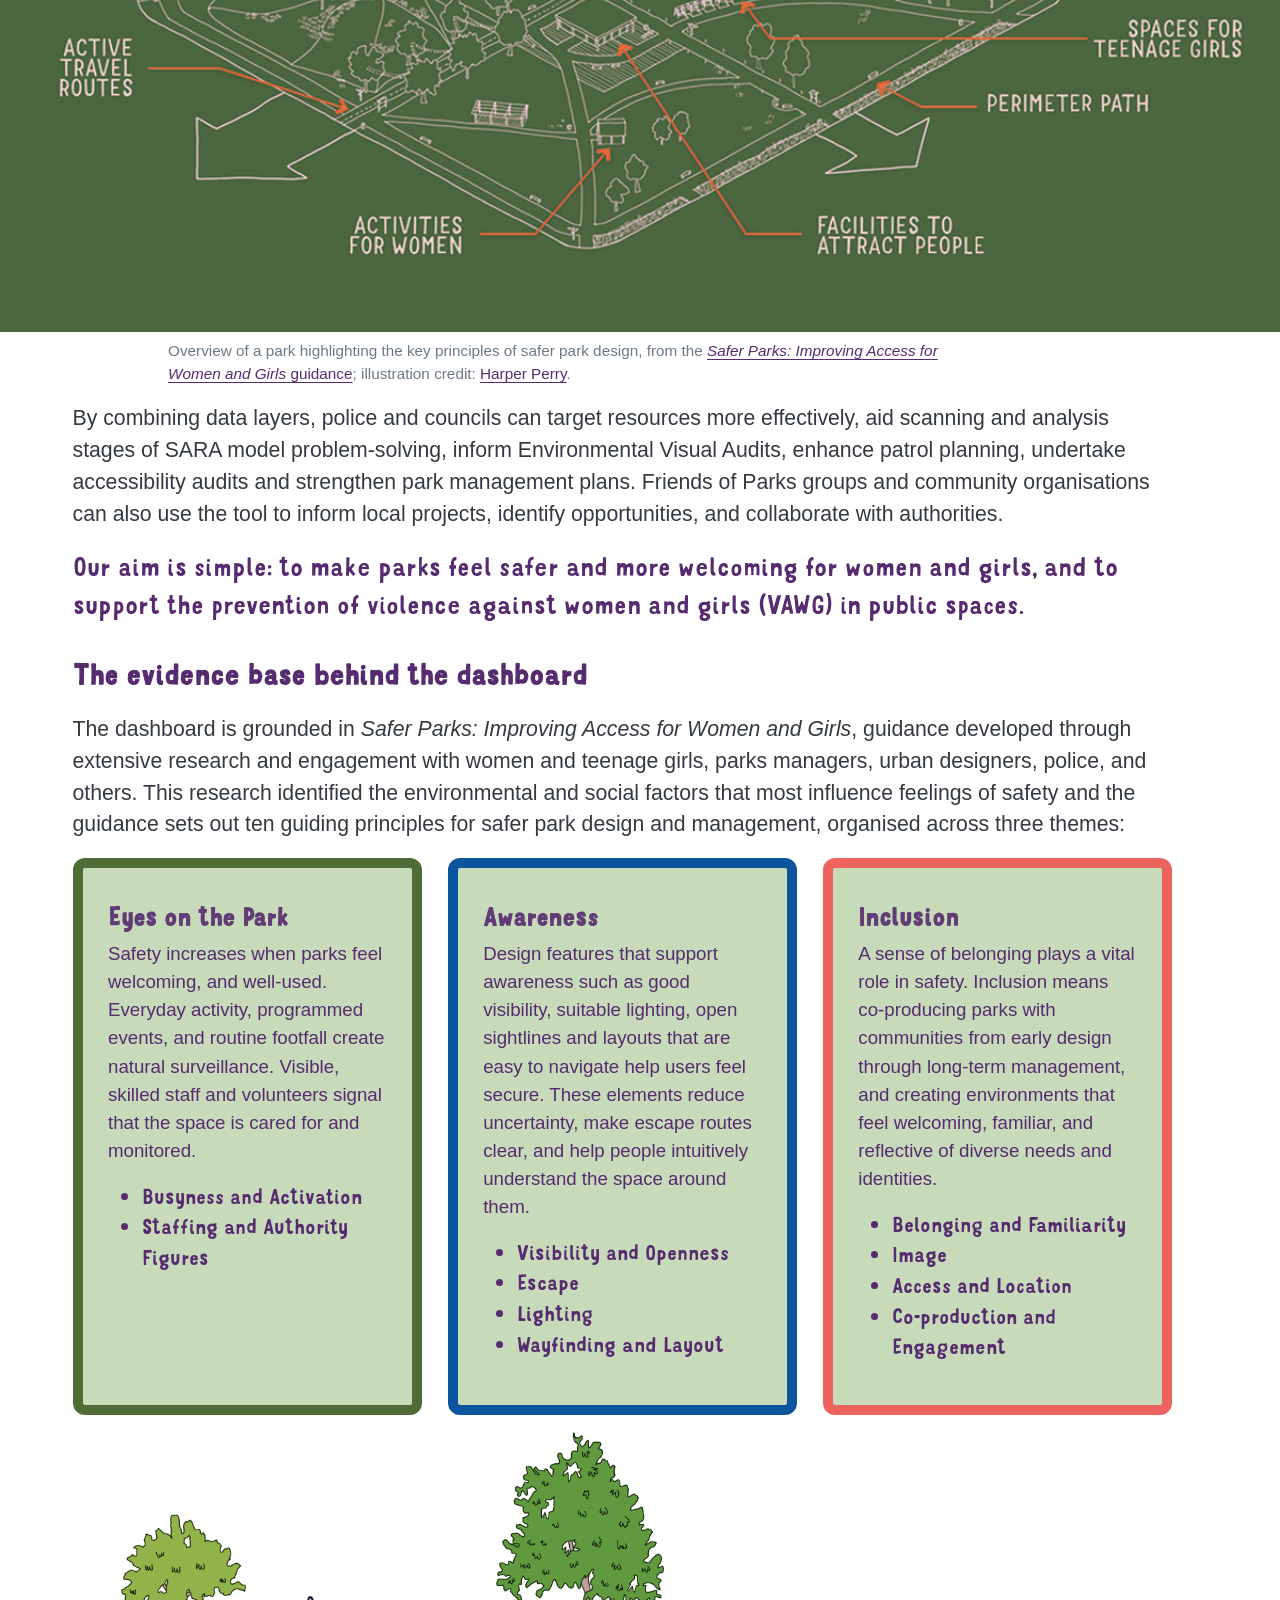
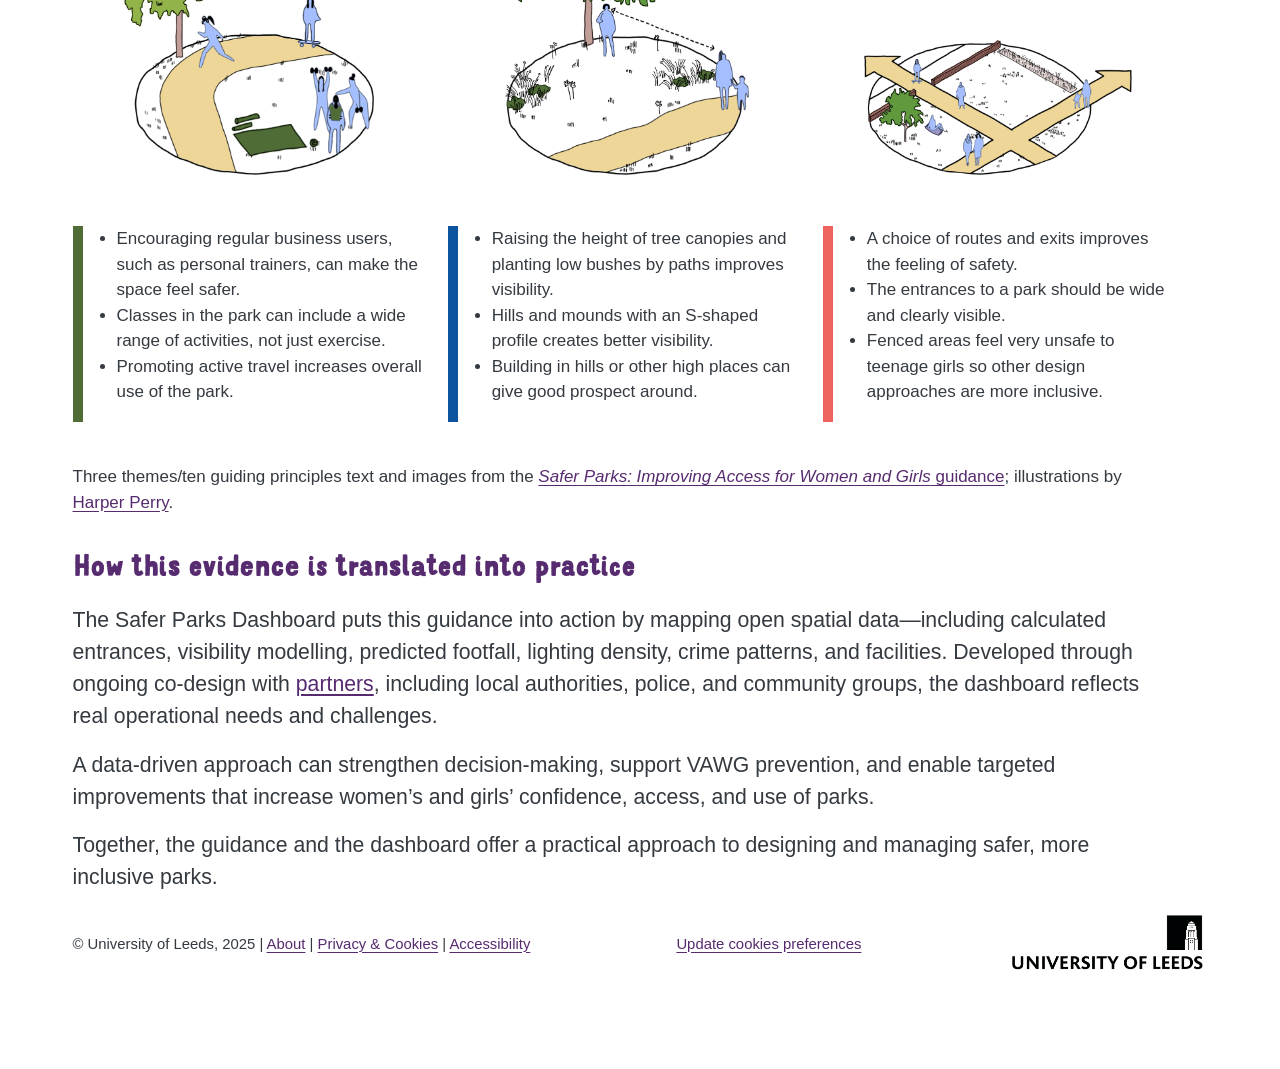
==== commit dcd7ad1e: "Built site for gh-pages" ====
--- a/about.html
+++ b/about.html
@@ -2,7 +2,7 @@
 <html xmlns="http://www.w3.org/1999/xhtml" lang="en" xml:lang="en"><head>
 
 <meta charset="utf-8">
-<meta name="generator" content="quarto-1.10.18">
+<meta name="generator" content="quarto-1.10.19">
 
 <meta name="viewport" content="width=device-width, initial-scale=1.0, user-scalable=yes">
 
@@ -43,10 +43,10 @@
 <script src="site_libs/quarto-html/tippy.umd.min.js"></script>
 <script src="site_libs/quarto-html/anchor.min.js"></script>
 <link href="site_libs/quarto-html/tippy.css" rel="stylesheet">
-<link href="site_libs/quarto-html/quarto-syntax-highlighting-64a204ab8560d761af7679ceaba22944.css" rel="stylesheet" id="quarto-text-highlighting-styles">
+<link href="site_libs/quarto-html/quarto-syntax-highlighting-bf27225e3a48a9273f3daa8f8e829971.css" rel="stylesheet" id="quarto-text-highlighting-styles">
 <script src="site_libs/bootstrap/bootstrap.min.js"></script>
 <link href="site_libs/bootstrap/bootstrap-icons.css" rel="stylesheet">
-<link href="site_libs/bootstrap/bootstrap-b20ef946ea3afcc837ffa89574272048.min.css" rel="stylesheet" append-hash="true" id="quarto-bootstrap" data-mode="light">
+<link href="site_libs/bootstrap/bootstrap-07acee6b59dbe641e9e4d2b1cc865e4a.min.css" rel="stylesheet" append-hash="true" id="quarto-bootstrap" data-mode="light">
 <script id="quarto-search-options" type="application/json">{
   "location": "navbar",
   "copy-button": false,
@@ -96,10 +96,6 @@
           <div class="collapse navbar-collapse" id="navbarCollapse">
             <ul class="navbar-nav navbar-nav-scroll me-auto">
   <li class="nav-item">
-    <a class="nav-link" href="./index.html"> 
-<span class="menu-text">Home</span></a>
-  </li>  
-  <li class="nav-item">
     <a class="nav-link active" href="./about.html" aria-current="page"> 
 <span class="menu-text">About</span></a>
   </li>  
@@ -108,8 +104,8 @@
 <span class="menu-text">How to use</span></a>
   </li>  
   <li class="nav-item">
-    <a class="nav-link" href="./data.html"> 
-<span class="menu-text">Data &amp; Methods</span></a>
+    <a class="nav-link" href="./faqs.html"> 
+<span class="menu-text">FAQs</span></a>
   </li>  
   <li class="nav-item">
     <a class="nav-link" href="./partners.html"> 
@@ -388,7 +384,7 @@
     }
       var localhostRegex = new RegExp(/^(?:http|https):\/\/localhost\:?[0-9]*\//);
       var mailtoRegex = new RegExp(/^mailto:/);
-        var filterRegex = new RegExp('/' + window.location.host + '/');
+        var filterRegex = new RegExp("https:\/\/murphyqm-external\.github\.io\/Safer-Parks\.github\.io\/");
       var isInternal = (href) => {
           return filterRegex.test(href) || localhostRegex.test(href) || mailtoRegex.test(href);
       }
--- a/site_libs/quarto-html/quarto-syntax-highlighting-bf27225e3a48a9273f3daa8f8e829971.css
+++ b/site_libs/quarto-html/quarto-syntax-highlighting-bf27225e3a48a9273f3daa8f8e829971.css
@@ -0,0 +1,236 @@
+/* quarto syntax highlight colors */
+:root {
+  --quarto-hl-ot-color: #003B4F;
+  --quarto-hl-at-color: #657422;
+  --quarto-hl-ss-color: #20794D;
+  --quarto-hl-an-color: #5E5E5E;
+  --quarto-hl-fu-color: #4758AB;
+  --quarto-hl-st-color: #20794D;
+  --quarto-hl-cf-color: #003B4F;
+  --quarto-hl-op-color: #5E5E5E;
+  --quarto-hl-er-color: #AD0000;
+  --quarto-hl-bn-color: #AD0000;
+  --quarto-hl-al-color: #AD0000;
+  --quarto-hl-va-color: #111111;
+  --quarto-hl-bu-color: inherit;
+  --quarto-hl-ex-color: inherit;
+  --quarto-hl-pp-color: #AD0000;
+  --quarto-hl-in-color: #5E5E5E;
+  --quarto-hl-vs-color: #20794D;
+  --quarto-hl-wa-color: #5E5E5E;
+  --quarto-hl-do-color: #5E5E5E;
+  --quarto-hl-im-color: #00769E;
+  --quarto-hl-ch-color: #20794D;
+  --quarto-hl-dt-color: #AD0000;
+  --quarto-hl-fl-color: #AD0000;
+  --quarto-hl-co-color: #5E5E5E;
+  --quarto-hl-cv-color: #5E5E5E;
+  --quarto-hl-cn-color: #8f5902;
+  --quarto-hl-sc-color: #5E5E5E;
+  --quarto-hl-dv-color: #AD0000;
+  --quarto-hl-kw-color: #003B4F;
+}
+
+/* other quarto variables */
+:root {
+  --quarto-font-monospace: SFMono-Regular, Menlo, Monaco, Consolas, "Liberation Mono", "Courier New", monospace;
+}
+
+/* syntax highlight based on Pandoc's rules */
+pre > code.sourceCode > span {
+  color: #003B4F;
+}
+
+code.sourceCode > span {
+  color: #003B4F;
+}
+
+div.sourceCode,
+div.sourceCode pre.sourceCode {
+  color: #003B4F;
+}
+
+/* Normal */
+code span {
+  color: #003B4F;
+}
+
+/* Alert */
+code span.al {
+  color: #AD0000;
+  font-style: inherit;
+}
+
+/* Annotation */
+code span.an {
+  color: #5E5E5E;
+  font-style: inherit;
+}
+
+/* Attribute */
+code span.at {
+  color: #657422;
+  font-style: inherit;
+}
+
+/* BaseN */
+code span.bn {
+  color: #AD0000;
+  font-style: inherit;
+}
+
+/* BuiltIn */
+code span.bu {
+  font-style: inherit;
+}
+
+/* ControlFlow */
+code span.cf {
+  color: #003B4F;
+  font-weight: bold;
+  font-style: inherit;
+}
+
+/* Char */
+code span.ch {
+  color: #20794D;
+  font-style: inherit;
+}
+
+/* Constant */
+code span.cn {
+  color: #8f5902;
+  font-style: inherit;
+}
+
+/* Comment */
+code span.co {
+  color: #5E5E5E;
+  font-style: inherit;
+}
+
+/* CommentVar */
+code span.cv {
+  color: #5E5E5E;
+  font-style: italic;
+}
+
+/* Documentation */
+code span.do {
+  color: #5E5E5E;
+  font-style: italic;
+}
+
+/* DataType */
+code span.dt {
+  color: #AD0000;
+  font-style: inherit;
+}
+
+/* DecVal */
+code span.dv {
+  color: #AD0000;
+  font-style: inherit;
+}
+
+/* Error */
+code span.er {
+  color: #AD0000;
+  font-style: inherit;
+}
+
+/* Extension */
+code span.ex {
+  font-style: inherit;
+}
+
+/* Float */
+code span.fl {
+  color: #AD0000;
+  font-style: inherit;
+}
+
+/* Function */
+code span.fu {
+  color: #4758AB;
+  font-style: inherit;
+}
+
+/* Import */
+code span.im {
+  color: #00769E;
+  font-style: inherit;
+}
+
+/* Information */
+code span.in {
+  color: #5E5E5E;
+  font-style: inherit;
+}
+
+/* Keyword */
+code span.kw {
+  color: #003B4F;
+  font-weight: bold;
+  font-style: inherit;
+}
+
+/* Operator */
+code span.op {
+  color: #5E5E5E;
+  font-style: inherit;
+}
+
+/* Other */
+code span.ot {
+  color: #003B4F;
+  font-style: inherit;
+}
+
+/* Preprocessor */
+code span.pp {
+  color: #AD0000;
+  font-style: inherit;
+}
+
+/* SpecialChar */
+code span.sc {
+  color: #5E5E5E;
+  font-style: inherit;
+}
+
+/* SpecialString */
+code span.ss {
+  color: #20794D;
+  font-style: inherit;
+}
+
+/* String */
+code span.st {
+  color: #20794D;
+  font-style: inherit;
+}
+
+/* Variable */
+code span.va {
+  color: #111111;
+  font-style: inherit;
+}
+
+/* VerbatimString */
+code span.vs {
+  color: #20794D;
+  font-style: inherit;
+}
+
+/* Warning */
+code span.wa {
+  color: #5E5E5E;
+  font-style: italic;
+}
+
+.prevent-inlining {
+  content: "</";
+}
+
+/*# sourceMappingURL=8be38f48d34c45af72792cbd699585e7.css.map */
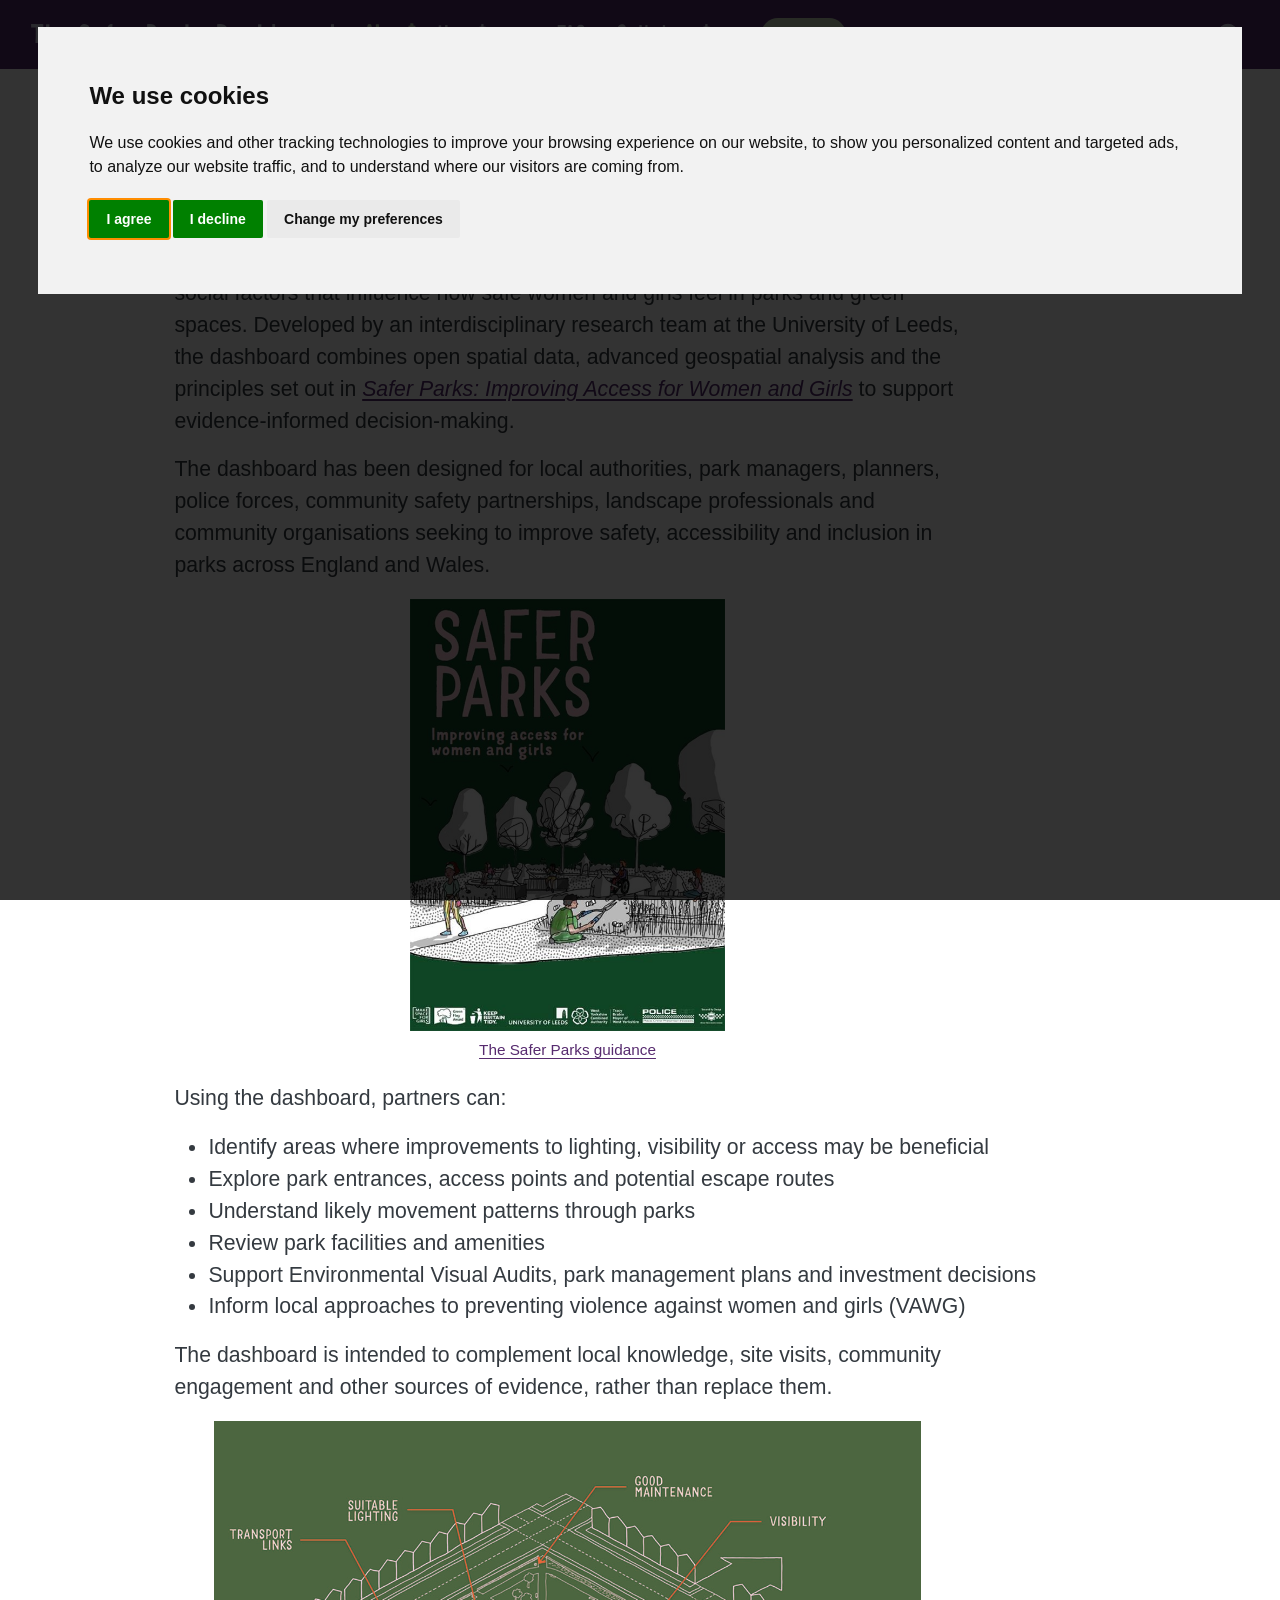
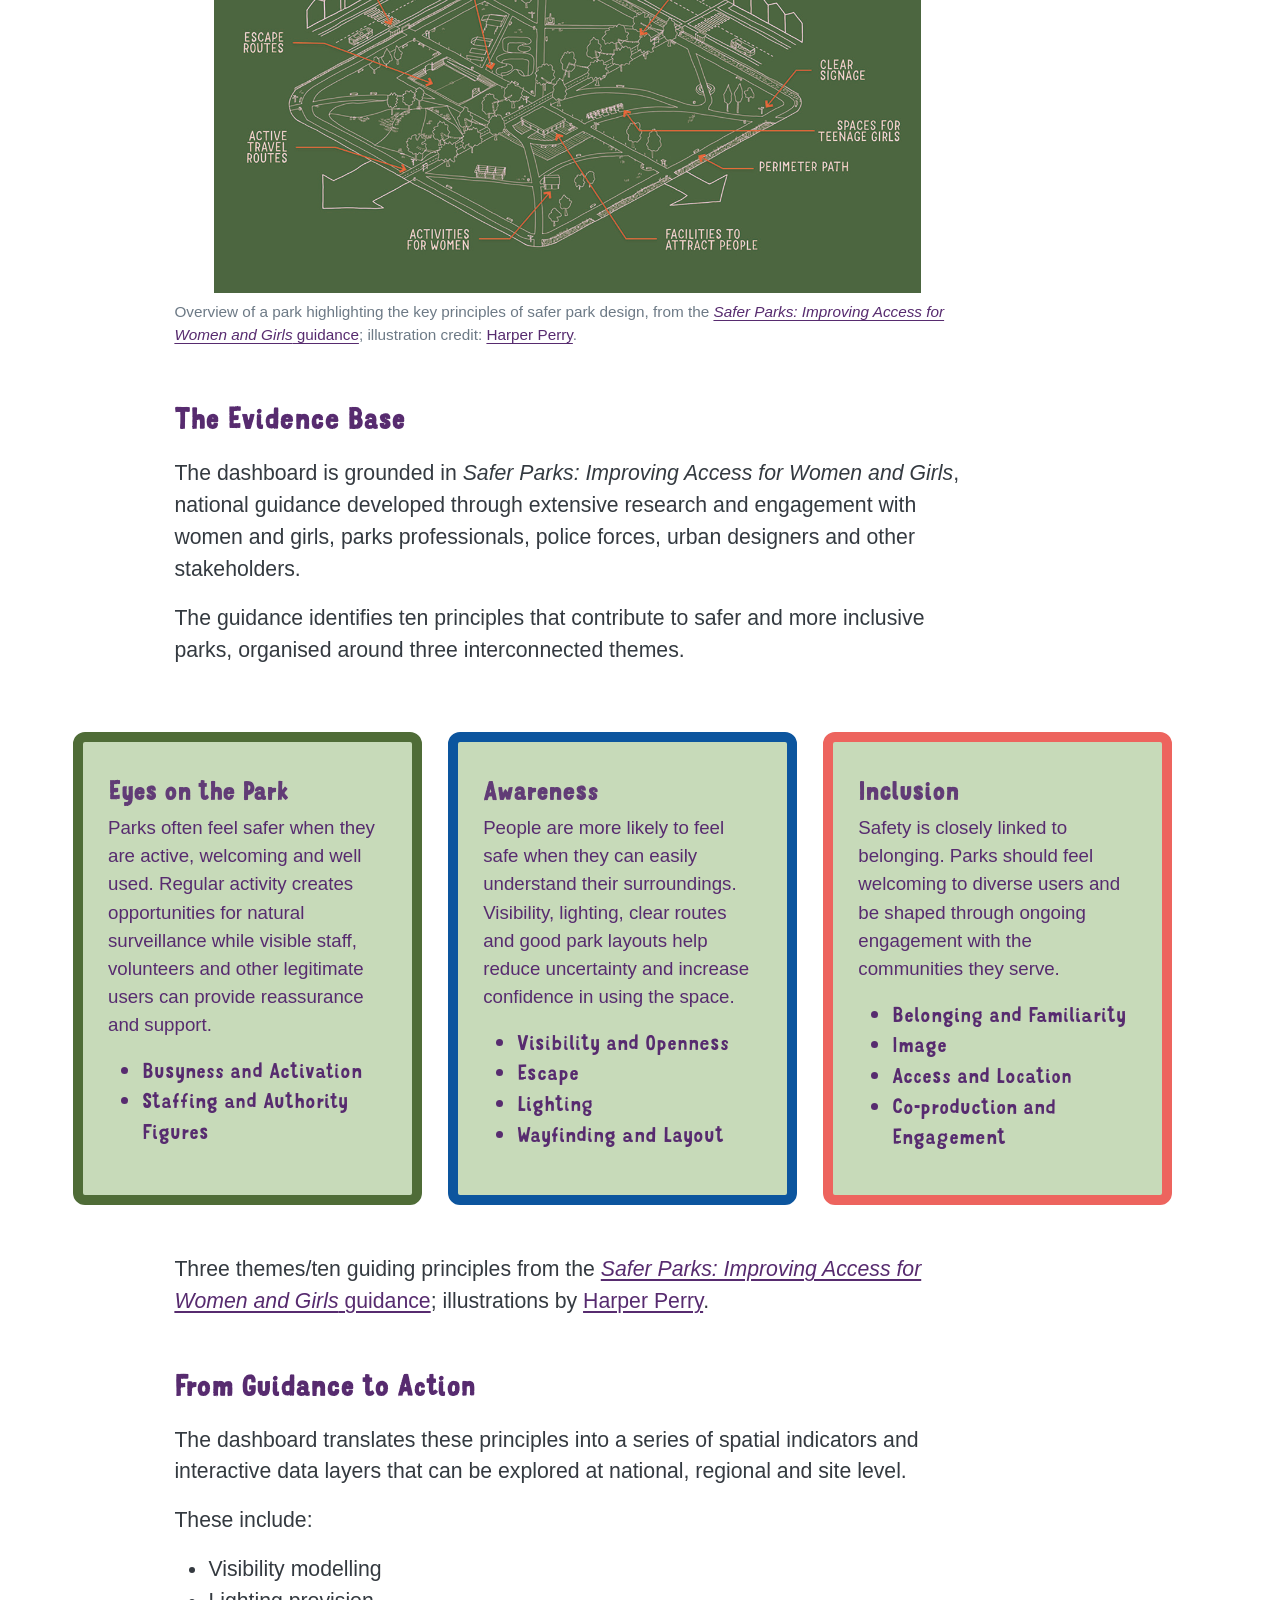
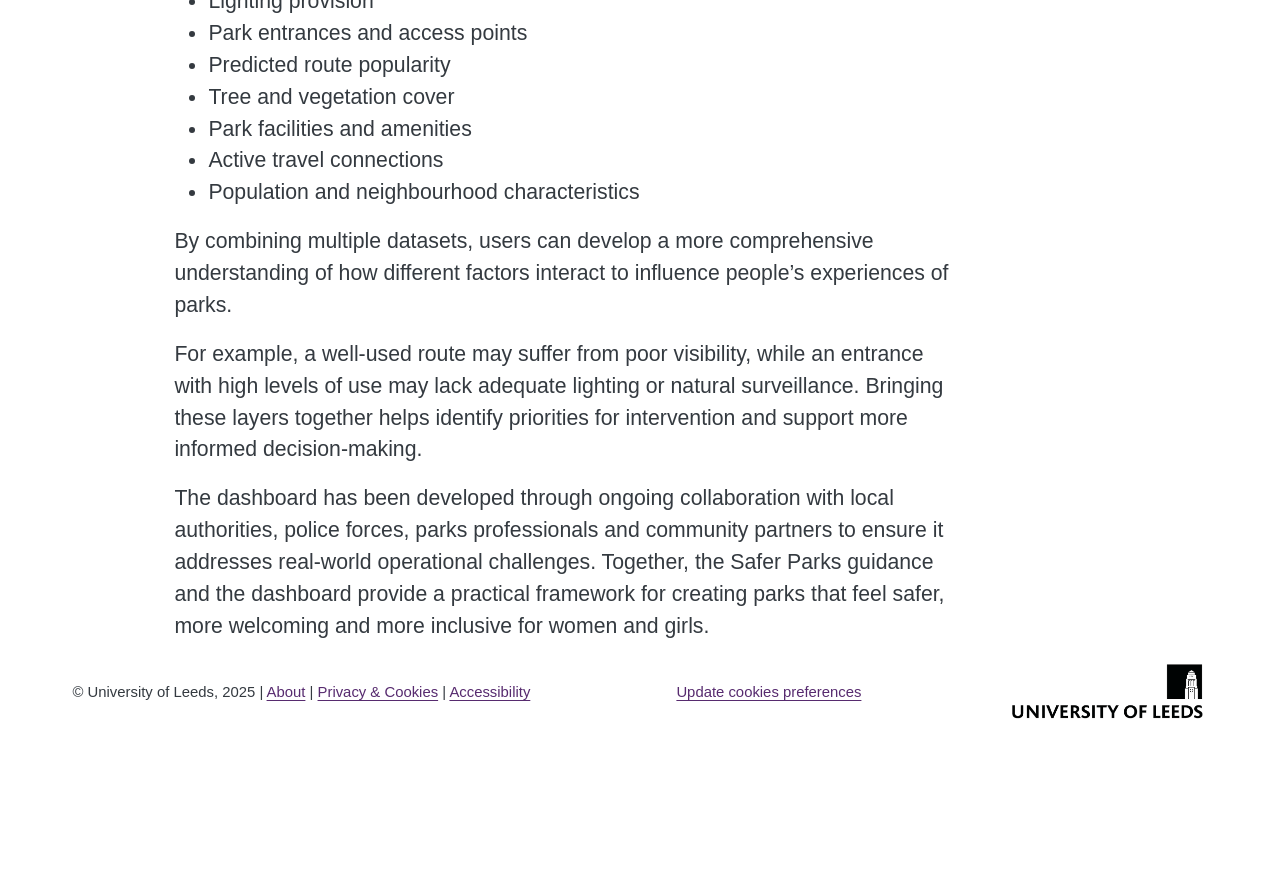
==== commit b2dd82fd: "Built site for gh-pages" ====
--- a/about.html
+++ b/about.html
@@ -7,7 +7,7 @@
 <meta name="viewport" content="width=device-width, initial-scale=1.0, user-scalable=yes">
 
 
-<title>About – The Safer Parks Dashboard</title>
+<title>About the Safer Parks dashboard – The Safer Parks Dashboard</title>
 <style>
 /* Default styles provided by pandoc.
 ** See https://pandoc.org/MANUAL.html#variables-for-html for config info.
@@ -37,6 +37,8 @@
 <script src="site_libs/quarto-search/quarto-search.js"></script>
 <meta name="quarto:offset" content="./">
 <link href="./assets/icon-parks4.svg" rel="icon" type="image/svg+xml">
+<script src="site_libs/cookie-consent/cookie-consent.js"></script>
+<link href="site_libs/cookie-consent/cookie-consent.css" rel="stylesheet">
 <script src="site_libs/quarto-html/quarto.js" type="module"></script>
 <script src="site_libs/quarto-html/tabsets/tabsets.js" type="module"></script>
 <script src="site_libs/quarto-html/popper.min.js"></script>
@@ -46,7 +48,7 @@
 <link href="site_libs/quarto-html/quarto-syntax-highlighting-bf27225e3a48a9273f3daa8f8e829971.css" rel="stylesheet" id="quarto-text-highlighting-styles">
 <script src="site_libs/bootstrap/bootstrap.min.js"></script>
 <link href="site_libs/bootstrap/bootstrap-icons.css" rel="stylesheet">
-<link href="site_libs/bootstrap/bootstrap-07acee6b59dbe641e9e4d2b1cc865e4a.min.css" rel="stylesheet" append-hash="true" id="quarto-bootstrap" data-mode="light">
+<link href="site_libs/bootstrap/bootstrap-f37cabbb62a98dfa70e88f82810121a9.min.css" rel="stylesheet" append-hash="true" id="quarto-bootstrap" data-mode="light">
 <script id="quarto-search-options" type="application/json">{
   "location": "navbar",
   "copy-button": false,
@@ -74,6 +76,34 @@
     "search-label": "Search"
   }
 }</script>
+<script async="" src="https://www.googletagmanager.com/gtag/js?id=G-39QR6T27XH"></script>
+
+<script type="text/plain" cookie-consent="tracking">
+
+window.dataLayer = window.dataLayer || [];
+function gtag(){dataLayer.push(arguments);}
+gtag('js', new Date());
+gtag('config', 'G-39QR6T27XH', { 'anonymize_ip': true});
+</script>
+
+<script type="text/javascript" charset="UTF-8">
+document.addEventListener('DOMContentLoaded', function () {
+cookieconsent.run({
+  "notice_banner_type":"interstitial",
+  "consent_type":"express",
+  "palette":"light",
+  "language":"en",
+  "page_load_consent_levels":["strictly-necessary"],
+  "notice_banner_reject_button_hide":false,
+  "preferences_center_close_button_hide":false,
+  "website_name":"",
+"website_privacy_policy_url":"https://murphyqm.github.io/Safer-Parks.github.io/privacy.html"
+  ,
+"language":"en"
+  });
+});
+</script> 
+  
 
 
 </head>
@@ -112,8 +142,8 @@
 <span class="menu-text">Collaborators</span></a>
   </li>  
   <li class="nav-item">
-    <a class="nav-link" href="./launch.html"> 
-<span class="menu-text">Launch</span></a>
+    <a class="nav-link" href="./How_to_cite.html"> 
+<span class="menu-text">Cite us</span></a>
   </li>  
 </ul>
           </div> <!-- /navcollapse -->
@@ -131,7 +161,7 @@
     <h2 id="toc-title">On this page</h2>
    
   <ul>
-  <li><a href="#a-practical-tool-to-strengthen-park-safety-design-and-decisionmaking" id="toc-a-practical-tool-to-strengthen-park-safety-design-and-decisionmaking" class="nav-link active" data-scroll-target="#a-practical-tool-to-strengthen-park-safety-design-and-decisionmaking">A practical tool to strengthen park safety, design, and decision‑making</a></li>
+  <li><a href="#evidence-informed-insights-for-safer-and-more-inclusive-parks" id="toc-evidence-informed-insights-for-safer-and-more-inclusive-parks" class="nav-link active" data-scroll-target="#evidence-informed-insights-for-safer-and-more-inclusive-parks">Evidence-informed insights for safer and more inclusive parks</a></li>
   </ul>
 </nav>
     </div>
@@ -141,7 +171,7 @@
 
 <header id="title-block-header" class="quarto-title-block default">
 <div class="quarto-title">
-<h1 class="title">About</h1>
+<h1 class="title">About the Safer Parks dashboard</h1>
 </div>
 
 
@@ -158,49 +188,50 @@
 </header>
 
 
-<section id="a-practical-tool-to-strengthen-park-safety-design-and-decisionmaking" class="level2 page-columns page-full">
-<h2 class="anchored" data-anchor-id="a-practical-tool-to-strengthen-park-safety-design-and-decisionmaking">A practical tool to strengthen park safety, design, and decision‑making</h2>
+<section id="evidence-informed-insights-for-safer-and-more-inclusive-parks" class="level2 page-columns page-full">
+<h2 class="anchored" data-anchor-id="evidence-informed-insights-for-safer-and-more-inclusive-parks">Evidence-informed insights for safer and more inclusive parks</h2>
 <div class="text-box3 page-columns page-full">
-<p>The Safer Parks Dashboard has been developed to support professionals working across crime prevention, parks management, and place‑shaping. It brings together <a href="./data.html">open spatial data</a> and the <a href="https://eprints.whiterose.ac.uk/id/eprint/229530/1/250908_Safer%20Parks_PCPI_Single.pdf">principles of safer park design</a> to provide clear, actionable insight into improving feelings of safety for women and girls.</p>
+<p>A free mapping tool that helps practitioners understand the environmental and social factors that influence how safe women and girls feel in parks and green spaces. Developed by an interdisciplinary research team at the University of Leeds, the dashboard combines open spatial data, advanced geospatial analysis and the principles set out in <a href="https://eprints.whiterose.ac.uk/id/eprint/229530/1/250908_Safer%20Parks_PCPI_Single.pdf"><em>Safer Parks: Improving Access for Women and Girls</em></a> to support evidence-informed decision-making.</p>
+<p>The dashboard has been designed for local authorities, park managers, planners, police forces, community safety partnerships, landscape professionals and community organisations seeking to improve safety, accessibility and inclusion in parks across England and Wales.</p>
+<div style="text-align:center">
 <div class="quarto-figure quarto-figure-center">
 <figure class="figure">
 <p><img src="assets/guidance.png" class="img-fluid figure-img" style="width:40.0%"></p>
 <figcaption><a href="https://eprints.whiterose.ac.uk/id/eprint/229530/1/250908_Safer%20Parks_PCPI_Single.pdf">The Safer Parks guidance</a></figcaption>
 </figure>
 </div>
+</div>
 <p>Using the dashboard, partners can:</p>
 <div class="column-page-inset-right">
 <ul>
-<li>identify where lighting, visibility, or access improvements may be needed</li>
-<li>understand movement patterns and likely footfall using network analysis (in development)</li>
-<li>assess park entrances, unofficial access points, and escape routes</li>
-<li>review amenities such as benches, toilets, and play areas at both site and regional level</li>
+<li>Identify areas where improvements to lighting, visibility or access may be beneficial</li>
+<li>Explore park entrances, access points and potential escape routes</li>
+<li>Understand likely movement patterns through parks</li>
+<li>Review park facilities and amenities</li>
+<li>Support Environmental Visual Audits, park management plans and investment decisions</li>
+<li>Inform local approaches to preventing violence against women and girls (VAWG)</li>
 </ul>
 </div>
-</div>
-<div class="page-columns page-full">
-<div class="quarto-figure quarto-figure-center page-columns page-full">
-<figure class="figure page-columns page-full">
-<p class="page-columns page-full"><img src="assets/Safer-Parks-Strategy-Harper-Perry-05.jpg" class="img-fluid figure-img column-screen" style="width:100.0%" alt="Overview sketch of a park with trees, paths, benches, and a playground. The sketch is annotated with arrows and text highlighting entrances, escape routes, and areas of visibility."></p>
+<p>The dashboard is intended to complement local knowledge, site visits, community engagement and other sources of evidence, rather than replace them.</p>
+<div class="quarto-figure quarto-figure-center">
+<figure class="figure">
+<p><img src="assets/Safer-Parks-Strategy-Harper-Perry-05.jpg" class="img-fluid figure-img" style="width:90.0%" alt="Overview sketch of a park with trees, paths, benches, and a playground. The sketch is annotated with arrows and text highlighting entrances, escape routes, and areas of visibility."></p>
 <figcaption>Overview of a park highlighting the key principles of safer park design, from the <a href="https://www.makespaceforgirls.co.uk/resources/safer-parks-for-women-and-girls-guidance"><em>Safer Parks: Improving Access for Women and Girls</em> guidance</a>; illustration credit: <a href="www.harperperry.co.uk">Harper Perry</a>.</figcaption>
 </figure>
 </div>
-</div>
+<section id="the-evidence-base" class="level2 page-columns page-full">
+<h2 class="anchored" data-anchor-id="the-evidence-base">The Evidence Base</h2>
+<div class="text-box3">
+<p>The dashboard is grounded in <em>Safer Parks: Improving Access for Women and Girls</em>, national guidance developed through extensive research and engagement with women and girls, parks professionals, police forces, urban designers and other stakeholders.</p>
+<p>The guidance identifies ten principles that contribute to safer and more inclusive parks, organised around three interconnected themes.</p>
+</div>
+<p><br></p>
 <div class="column-page-inset">
-<div class="text-box3">
-<p>By combining data layers, police and councils can target resources more effectively, aid scanning and analysis stages of SARA model problem-solving, inform Environmental Visual Audits, enhance patrol planning, undertake accessibility audits and strengthen park management plans. Friends of Parks groups and community organisations can also use the tool to inform local projects, identify opportunities, and collaborate with authorities.</p>
-</div>
-<p><span class="emphasis">Our aim is simple: to make parks feel safer and more welcoming for women and girls, and to support the prevention of violence against women and girls (VAWG) in public spaces.</span></p>
-<section id="the-evidence-base-behind-the-dashboard" class="level2">
-<h2 class="anchored" data-anchor-id="the-evidence-base-behind-the-dashboard">The evidence base behind the dashboard</h2>
-<div class="text-box3">
-<p>The dashboard is grounded in <em>Safer Parks: Improving Access for Women and Girls</em>, guidance developed through extensive research and engagement with women and teenage girls, parks managers, urban designers, police, and others. This research identified the environmental and social factors that most influence feelings of safety and the guidance sets out ten guiding principles for safer park design and management, organised across three themes:</p>
-</div>
 <div class="grid">
 <div class="g-col-12 g-col-md-4">
 <section id="eyes-on-the-park" class="level3 text-box-eyes">
 <h3 class="anchored" data-anchor-id="eyes-on-the-park">Eyes on the Park</h3>
-<p>Safety increases when parks feel welcoming, and well‑used. Everyday activity, programmed events, and routine footfall create natural surveillance. Visible, skilled staff and volunteers signal that the space is cared for and monitored.</p>
+<p>Parks often feel safer when they are active, welcoming and well used. Regular activity creates opportunities for natural surveillance while visible staff, volunteers and other legitimate users can provide reassurance and support.</p>
 <div class="larger-bullets2">
 <ul>
 <li>Busyness and Activation</li>
@@ -212,7 +243,7 @@
 <div class="g-col-12 g-col-md-4">
 <section id="awareness" class="level3 text-box-aware">
 <h3 class="anchored" data-anchor-id="awareness">Awareness</h3>
-<p>Design features that support awareness such as good visibility, suitable lighting, open sightlines and layouts that are easy to navigate help users feel secure. These elements reduce uncertainty, make escape routes clear, and help people intuitively understand the space around them.</p>
+<p>People are more likely to feel safe when they can easily understand their surroundings. Visibility, lighting, clear routes and good park layouts help reduce uncertainty and increase confidence in using the space.</p>
 <div class="larger-bullets2">
 <ul>
 <li>Visibility and Openness</li>
@@ -226,7 +257,7 @@
 <div class="g-col-12 g-col-md-4">
 <section id="inclusion" class="level3 text-box-incl">
 <h3 class="anchored" data-anchor-id="inclusion">Inclusion</h3>
-<p>A sense of belonging plays a vital role in safety. Inclusion means co‑producing parks with communities from early design through long‑term management, and creating environments that feel welcoming, familiar, and reflective of diverse needs and identities.</p>
+<p>Safety is closely linked to belonging. Parks should feel welcoming to diverse users and be shaped through ongoing engagement with the communities they serve.</p>
 <div class="larger-bullets2">
 <ul>
 <li>Belonging and Familiarity</li>
@@ -238,66 +269,84 @@
 </section>
 </div>
 </div>
-<div class="grid">
-<div class="g-col-12 g-col-md-4 img-box">
-<div class="quarto-figure quarto-figure-center">
-<figure class="figure">
-<p><img src="assets/eyes-on-the-park/Safer Parks_Personal Trainer.png" class="img-fluid quarto-figure quarto-figure-center figure-img" style="width:80.0%" alt="A sketch of a park with exercise classes with personal trainers taking place."></p>
-</figure>
-</div>
-</div>
-<div class="g-col-12 g-col-md-4 img-box">
-<div class="quarto-figure quarto-figure-center">
-<figure class="figure">
-<p><img src="assets/eyes-on-the-park/Safer Parks_Shrubbery and trees.png" class="img-fluid quarto-figure quarto-figure-center figure-img" style="width:80.0%" alt="A sketch of a park showing sightlines and visibility through shrubbery and trees."></p>
-</figure>
-</div>
-</div>
-<div class="g-col-12 g-col-md-4 img-box">
-<div class="quarto-figure quarto-figure-center">
-<figure class="figure">
-<p><img src="assets/eyes-on-the-park/Safer Parks_Multiple exits.png" class="img-fluid quarto-figure quarto-figure-center figure-img" style="width:85.0%" alt="A sketch of a park with multiple exists highlighted."></p>
-</figure>
-</div>
-</div>
-</div>
-<div class="grid">
-<div class="g-col-12 g-col-md-4 text-box-eyes2">
+<!-- ::: {.grid}
+
+::: {.g-col-12 .g-col-md-4 .img-box}
+
+![](assets/eyes-on-the-park/Safer Parks_Personal Trainer.png){width="80%" fig-align="center" fig-alt="A sketch of a park with exercise classes with personal trainers taking place."}
+
+:::
+  
+::: {.g-col-12 .g-col-md-4 .img-box}
+
+
+![](assets/eyes-on-the-park/Safer Parks_Shrubbery and trees.png){width="80%" fig-align="center" fig-alt="A sketch of a park showing sightlines and visibility through shrubbery and trees."}
+
+:::
+
+::: {.g-col-12 .g-col-md-4 .img-box}
+
+
+![](assets/eyes-on-the-park/Safer Parks_Multiple exits.png){width="85%" fig-align="center" fig-alt="A sketch of a park with multiple exists highlighted."}
+
+
+:::
+
+:::
+
+
+::: {.grid}
+
+::: {.g-col-12 .g-col-md-4 .text-box-eyes2}
+
+- Encouraging regular business users, such as personal trainers, can make the space feel safer.
+- Classes in the park can include a wide range of activities, not just exercise.
+- Promoting active travel increases overall use of the park.
+
+:::
+  
+::: {.g-col-12 .g-col-md-4 .text-box-aware2}
+
+- Raising the height of tree canopies and planting low bushes by paths improves visibility.
+- Hills and mounds with an S-shaped profile creates better visibility.
+- Building in hills or other high places can give good prospect around.
+
+:::
+
+::: {.g-col-12 .g-col-md-4 .text-box-incl2}
+
+- A choice of routes and exits improves the feeling of safety.
+- The entrances to a park should be wide and clearly visible.
+- Fenced areas feel very unsafe to teenage girls so other design approaches are more inclusive.
+
+:::
+
+::: -->
+</div>
+<p><br></p>
+<p>Three themes/ten guiding principles from the <a href="https://www.makespaceforgirls.co.uk/resources/safer-parks-for-women-and-girls-guidance"><em>Safer Parks: Improving Access for Women and Girls</em> guidance</a>; illustrations by <a href="www.harperperry.co.uk">Harper Perry</a>.</p>
+</section>
+<section id="from-guidance-to-action" class="level2 text-box3">
+<h2 class="anchored" data-anchor-id="from-guidance-to-action">From Guidance to Action</h2>
+<p>The dashboard translates these principles into a series of spatial indicators and interactive data layers that can be explored at national, regional and site level.</p>
+<p>These include:</p>
 <ul>
-<li>Encouraging regular business users, such as personal trainers, can make the space feel safer.</li>
-<li>Classes in the park can include a wide range of activities, not just exercise.</li>
-<li>Promoting active travel increases overall use of the park.</li>
+<li>Visibility modelling</li>
+<li>Lighting provision</li>
+<li>Park entrances and access points</li>
+<li>Predicted route popularity</li>
+<li>Tree and vegetation cover</li>
+<li>Park facilities and amenities</li>
+<li>Active travel connections</li>
+<li>Population and neighbourhood characteristics</li>
 </ul>
-</div>
-<div class="g-col-12 g-col-md-4 text-box-aware2">
-<ul>
-<li>Raising the height of tree canopies and planting low bushes by paths improves visibility.</li>
-<li>Hills and mounds with an S-shaped profile creates better visibility.</li>
-<li>Building in hills or other high places can give good prospect around.</li>
-</ul>
-</div>
-<div class="g-col-12 g-col-md-4 text-box-incl2">
-<ul>
-<li>A choice of routes and exits improves the feeling of safety.</li>
-<li>The entrances to a park should be wide and clearly visible.</li>
-<li>Fenced areas feel very unsafe to teenage girls so other design approaches are more inclusive.</li>
-</ul>
-</div>
-</div>
-<p><br></p>
-<p>Three themes/ten guiding principles text and images from the <a href="https://www.makespaceforgirls.co.uk/resources/safer-parks-for-women-and-girls-guidance"><em>Safer Parks: Improving Access for Women and Girls</em> guidance</a>; illustrations by <a href="www.harperperry.co.uk">Harper Perry</a>.</p>
+<p>By combining multiple datasets, users can develop a more comprehensive understanding of how different factors interact to influence people’s experiences of parks.</p>
+<p>For example, a well-used route may suffer from poor visibility, while an entrance with high levels of use may lack adequate lighting or natural surveillance. Bringing these layers together helps identify priorities for intervention and support more informed decision-making.</p>
+<p>The dashboard has been developed through ongoing collaboration with local authorities, police forces, parks professionals and community partners to ensure it addresses real-world operational challenges. Together, the Safer Parks guidance and the dashboard provide a practical framework for creating parks that feel safer, more welcoming and more inclusive for women and girls.</p>
 </section>
-<section id="how-this-evidence-is-translated-into-practice" class="level2">
-<h2 class="anchored" data-anchor-id="how-this-evidence-is-translated-into-practice">How this evidence is translated into practice</h2>
-<div class="text-box3">
-<p>The Safer Parks Dashboard puts this guidance into action by mapping open spatial data—including calculated entrances, visibility modelling, predicted footfall, lighting density, crime patterns, and facilities. Developed through ongoing co‑design with <a href="./partners.html">partners</a>, including local authorities, police, and community groups, the dashboard reflects real operational needs and challenges.</p>
-<p>A data‑driven approach can strengthen decision‑making, support VAWG prevention, and enable targeted improvements that increase women’s and girls’ confidence, access, and use of parks.</p>
-<p>Together, the guidance and the dashboard offer a practical approach to designing and managing safer, more inclusive parks.</p>
-</div>
-</section>
-</div>
-
-
+
+
+</div>
 </section>
 
 <div class="footer-wrapper column-page">
@@ -712,6 +761,19 @@
   });
   </script>
 </div> <!-- /content -->
+<footer class="footer">
+  <div class="nav-footer">
+    <div class="nav-footer-left">
+      &nbsp;
+    </div>   
+    <div class="nav-footer-center">
+
+</div>
+    <div class="nav-footer-right">
+      &nbsp;
+    </div>
+  </div>
+</footer>
 
 
 
--- a/site_libs/cookie-consent/cookie-consent.css
+++ b/site_libs/cookie-consent/cookie-consent.css
@@ -0,0 +1,4 @@
+div.cookie-consent-footer {
+  font-size: 0.8em;
+  text-decoration: none;
+}
